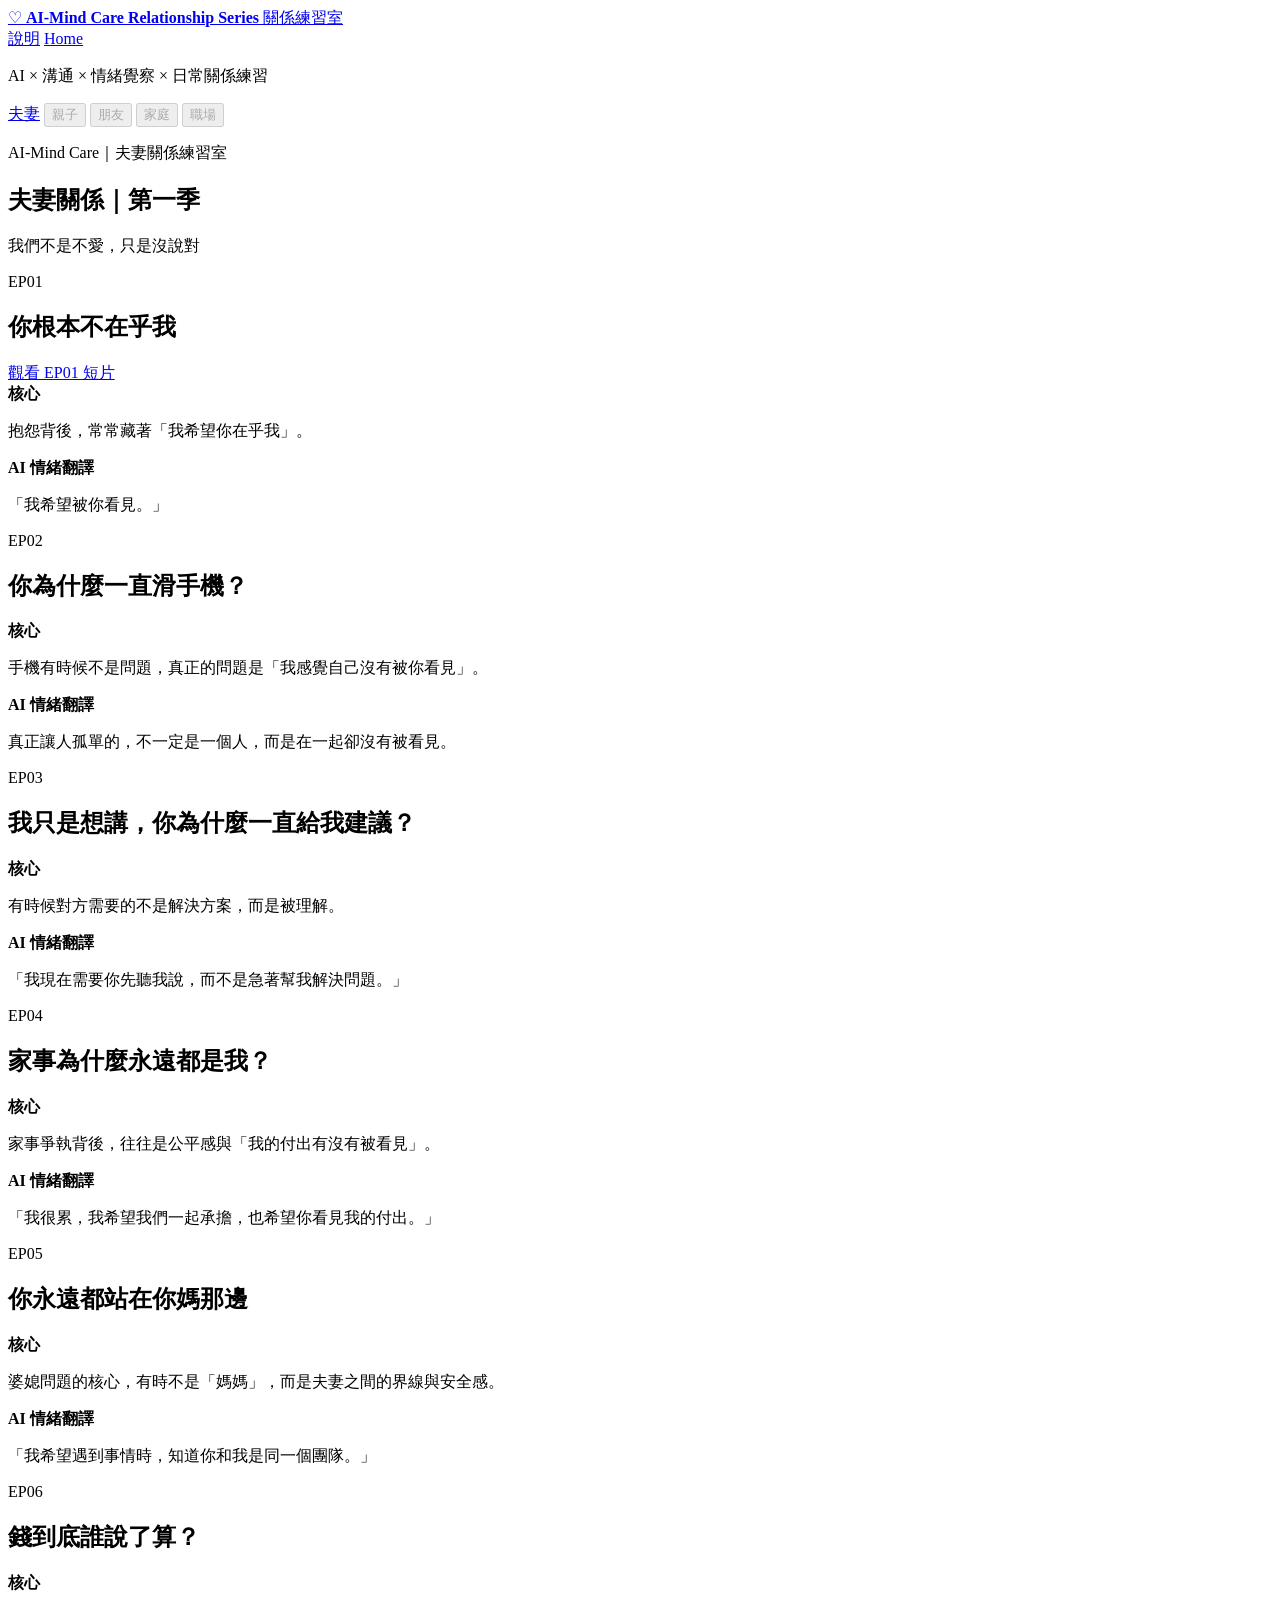
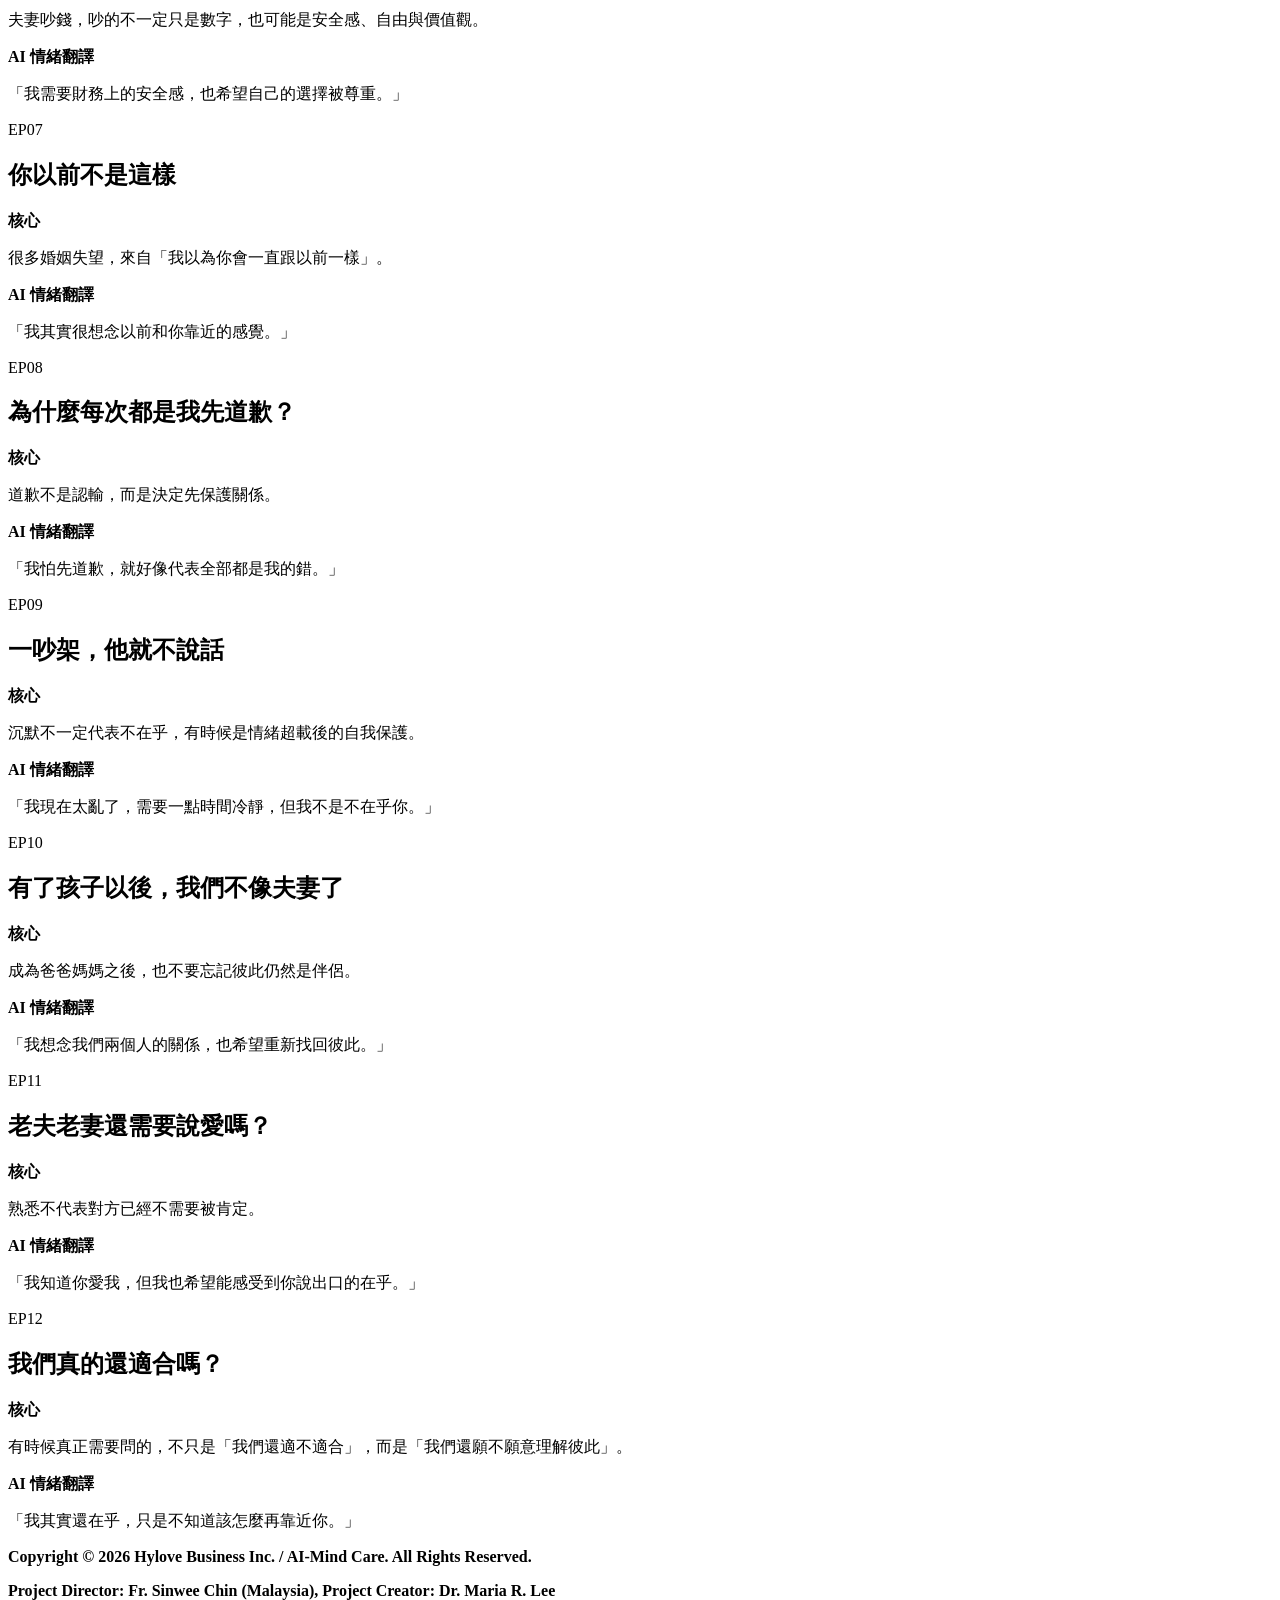
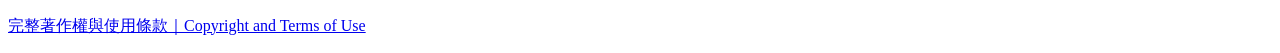
==== index.html @ 24424324 "Add files via upload" ====
<!doctype html>
<html lang="zh-Hant">
<head>
  <meta charset="utf-8">
  <meta name="viewport" content="width=device-width, initial-scale=1, viewport-fit=cover">
  <meta http-equiv="Cache-Control" content="no-cache, no-store, must-revalidate">
  <meta http-equiv="Pragma" content="no-cache">
  <meta http-equiv="Expires" content="0">
  <meta name="theme-color" content="#fffaf6">
  <meta name="description" content="AI-Mind Care Relationship Series｜AI × 溝通 × 情緒覺察 × 日常關係練習">
  <title>AI-Mind Care Relationship Series</title>
  <link rel="stylesheet" href="styles.css">
  <script>
    window.addEventListener('load', async () => {
      try {
        if ('serviceWorker' in navigator) {
          const registrations = await navigator.serviceWorker.getRegistrations();
          await Promise.all(registrations.map(reg => reg.unregister()));
        }
        if ('caches' in window) {
          const keys = await caches.keys();
          await Promise.all(keys.map(key => caches.delete(key)));
        }
      } catch (e) {
        console.warn('Cache cleanup skipped:', e);
      }
    });
  </script>
</head>
<body>
  <header class="site-header" id="top">
    <div class="header-inner">
      <a class="brand" href="#top" aria-label="AI-Mind Care Relationship Series 首頁">
        <span class="brand-heart" aria-hidden="true">♡</span>
        <span class="brand-copy">
          <strong>AI-Mind Care Relationship Series</strong>
          <span>關係練習室</span>
        </span>
      </a>

      <nav class="header-actions" aria-label="頁面導覽">
        <a class="top-btn" href="ABOUT.html">說明</a>
        <a class="top-btn" href="https://www.hyloveclub.com" target="_blank" rel="noopener">Home</a>
      </nav>
    </div>
  </header>

  <main>
    <section class="hero compact-hero" aria-label="關係系列分類">
      <p class="kicker">AI × 溝通 × 情緒覺察 × 日常關係練習</p>
      <div class="relationship-tabs" aria-label="關係分類">
        <a class="relationship-btn active" href="#couple">夫妻</a>
        <button class="relationship-btn" type="button" disabled aria-label="親子系列內容將於後續加入">親子</button>
        <button class="relationship-btn" type="button" disabled aria-label="朋友系列內容將於後續加入">朋友</button>
        <button class="relationship-btn" type="button" disabled aria-label="家庭系列內容將於後續加入">家庭</button>
        <button class="relationship-btn" type="button" disabled aria-label="職場系列內容將於後續加入">職場</button>
      </div>
    </section>

    <section class="couple-section" id="couple">
      <div class="section-head">
        <div>
          <p class="series-label">AI-Mind Care｜夫妻關係練習室</p>
          <h1>夫妻關係｜第一季</h1>
          <p class="season-theme">我們不是不愛，只是沒說對</p>
        </div>
      </div>

      <div class="episode-grid">
        <article class="episode-card episode-featured">
          <span class="ep-no">EP01</span>
          <div class="episode-title-row">
            <h2>你根本不在乎我</h2>
            <a class="watch-btn compact-watch" href="https://youtu.be/55Q9n1r90xk" target="_blank" rel="noopener">觀看 EP01 短片</a>
          </div>
          <div class="episode-core">
            <strong>核心</strong>
            <p>抱怨背後，常常藏著「我希望你在乎我」。</p>
          </div>
          <div class="emotion-translation">
            <strong>AI 情緒翻譯</strong>
            <p>「我希望被你看見。」</p>
          </div>
        </article>

        <article class="episode-card">
          <span class="ep-no">EP02</span>
          <div class="episode-title-row"><h2>你為什麼一直滑手機？</h2></div>
          <div class="episode-core">
            <strong>核心</strong>
            <p>手機有時候不是問題，真正的問題是「我感覺自己沒有被你看見」。</p>
          </div>
          <div class="emotion-translation">
            <strong>AI 情緒翻譯</strong>
            <p>真正讓人孤單的，不一定是一個人，而是在一起卻沒有被看見。</p>
          </div>
        </article>

        <article class="episode-card">
          <span class="ep-no">EP03</span>
          <div class="episode-title-row"><h2>我只是想講，你為什麼一直給我建議？</h2></div>
          <div class="episode-core">
            <strong>核心</strong>
            <p>有時候對方需要的不是解決方案，而是被理解。</p>
          </div>
          <div class="emotion-translation">
            <strong>AI 情緒翻譯</strong>
            <p>「我現在需要你先聽我說，而不是急著幫我解決問題。」</p>
          </div>
        </article>

        <article class="episode-card">
          <span class="ep-no">EP04</span>
          <div class="episode-title-row"><h2>家事為什麼永遠都是我？</h2></div>
          <div class="episode-core">
            <strong>核心</strong>
            <p>家事爭執背後，往往是公平感與「我的付出有沒有被看見」。</p>
          </div>
          <div class="emotion-translation">
            <strong>AI 情緒翻譯</strong>
            <p>「我很累，我希望我們一起承擔，也希望你看見我的付出。」</p>
          </div>
        </article>

        <article class="episode-card">
          <span class="ep-no">EP05</span>
          <div class="episode-title-row"><h2>你永遠都站在你媽那邊</h2></div>
          <div class="episode-core">
            <strong>核心</strong>
            <p>婆媳問題的核心，有時不是「媽媽」，而是夫妻之間的界線與安全感。</p>
          </div>
          <div class="emotion-translation">
            <strong>AI 情緒翻譯</strong>
            <p>「我希望遇到事情時，知道你和我是同一個團隊。」</p>
          </div>
        </article>

        <article class="episode-card">
          <span class="ep-no">EP06</span>
          <div class="episode-title-row"><h2>錢到底誰說了算？</h2></div>
          <div class="episode-core">
            <strong>核心</strong>
            <p>夫妻吵錢，吵的不一定只是數字，也可能是安全感、自由與價值觀。</p>
          </div>
          <div class="emotion-translation">
            <strong>AI 情緒翻譯</strong>
            <p>「我需要財務上的安全感，也希望自己的選擇被尊重。」</p>
          </div>
        </article>

        <article class="episode-card">
          <span class="ep-no">EP07</span>
          <div class="episode-title-row"><h2>你以前不是這樣</h2></div>
          <div class="episode-core">
            <strong>核心</strong>
            <p>很多婚姻失望，來自「我以為你會一直跟以前一樣」。</p>
          </div>
          <div class="emotion-translation">
            <strong>AI 情緒翻譯</strong>
            <p>「我其實很想念以前和你靠近的感覺。」</p>
          </div>
        </article>

        <article class="episode-card">
          <span class="ep-no">EP08</span>
          <div class="episode-title-row"><h2>為什麼每次都是我先道歉？</h2></div>
          <div class="episode-core">
            <strong>核心</strong>
            <p>道歉不是認輸，而是決定先保護關係。</p>
          </div>
          <div class="emotion-translation">
            <strong>AI 情緒翻譯</strong>
            <p>「我怕先道歉，就好像代表全部都是我的錯。」</p>
          </div>
        </article>

        <article class="episode-card">
          <span class="ep-no">EP09</span>
          <div class="episode-title-row"><h2>一吵架，他就不說話</h2></div>
          <div class="episode-core">
            <strong>核心</strong>
            <p>沉默不一定代表不在乎，有時候是情緒超載後的自我保護。</p>
          </div>
          <div class="emotion-translation">
            <strong>AI 情緒翻譯</strong>
            <p>「我現在太亂了，需要一點時間冷靜，但我不是不在乎你。」</p>
          </div>
        </article>

        <article class="episode-card">
          <span class="ep-no">EP10</span>
          <div class="episode-title-row"><h2>有了孩子以後，我們不像夫妻了</h2></div>
          <div class="episode-core">
            <strong>核心</strong>
            <p>成為爸爸媽媽之後，也不要忘記彼此仍然是伴侶。</p>
          </div>
          <div class="emotion-translation">
            <strong>AI 情緒翻譯</strong>
            <p>「我想念我們兩個人的關係，也希望重新找回彼此。」</p>
          </div>
        </article>

        <article class="episode-card">
          <span class="ep-no">EP11</span>
          <div class="episode-title-row"><h2>老夫老妻還需要說愛嗎？</h2></div>
          <div class="episode-core">
            <strong>核心</strong>
            <p>熟悉不代表對方已經不需要被肯定。</p>
          </div>
          <div class="emotion-translation">
            <strong>AI 情緒翻譯</strong>
            <p>「我知道你愛我，但我也希望能感受到你說出口的在乎。」</p>
          </div>
        </article>

        <article class="episode-card">
          <span class="ep-no">EP12</span>
          <div class="episode-title-row"><h2>我們真的還適合嗎？</h2></div>
          <div class="episode-core">
            <strong>核心</strong>
            <p>有時候真正需要問的，不只是「我們還適不適合」，而是「我們還願不願意理解彼此」。</p>
          </div>
          <div class="emotion-translation">
            <strong>AI 情緒翻譯</strong>
            <p>「我其實還在乎，只是不知道該怎麼再靠近你。」</p>
          </div>
        </article>
      </div>
    </section>

  </main>

  <footer class="site-footer">
    <p><strong>Copyright © 2026 Hylove Business Inc. / AI-Mind Care. All Rights Reserved.</strong></p>
    <p><strong>Project Director: Fr. Sinwee Chin (Malaysia), Project Creator: Dr. Maria R. Lee</strong></p>
    <p><a href="COPYRIGHT-AND-USE.html">完整著作權與使用條款｜Copyright and Terms of Use</a></p>
  </footer>
</body>
</html>
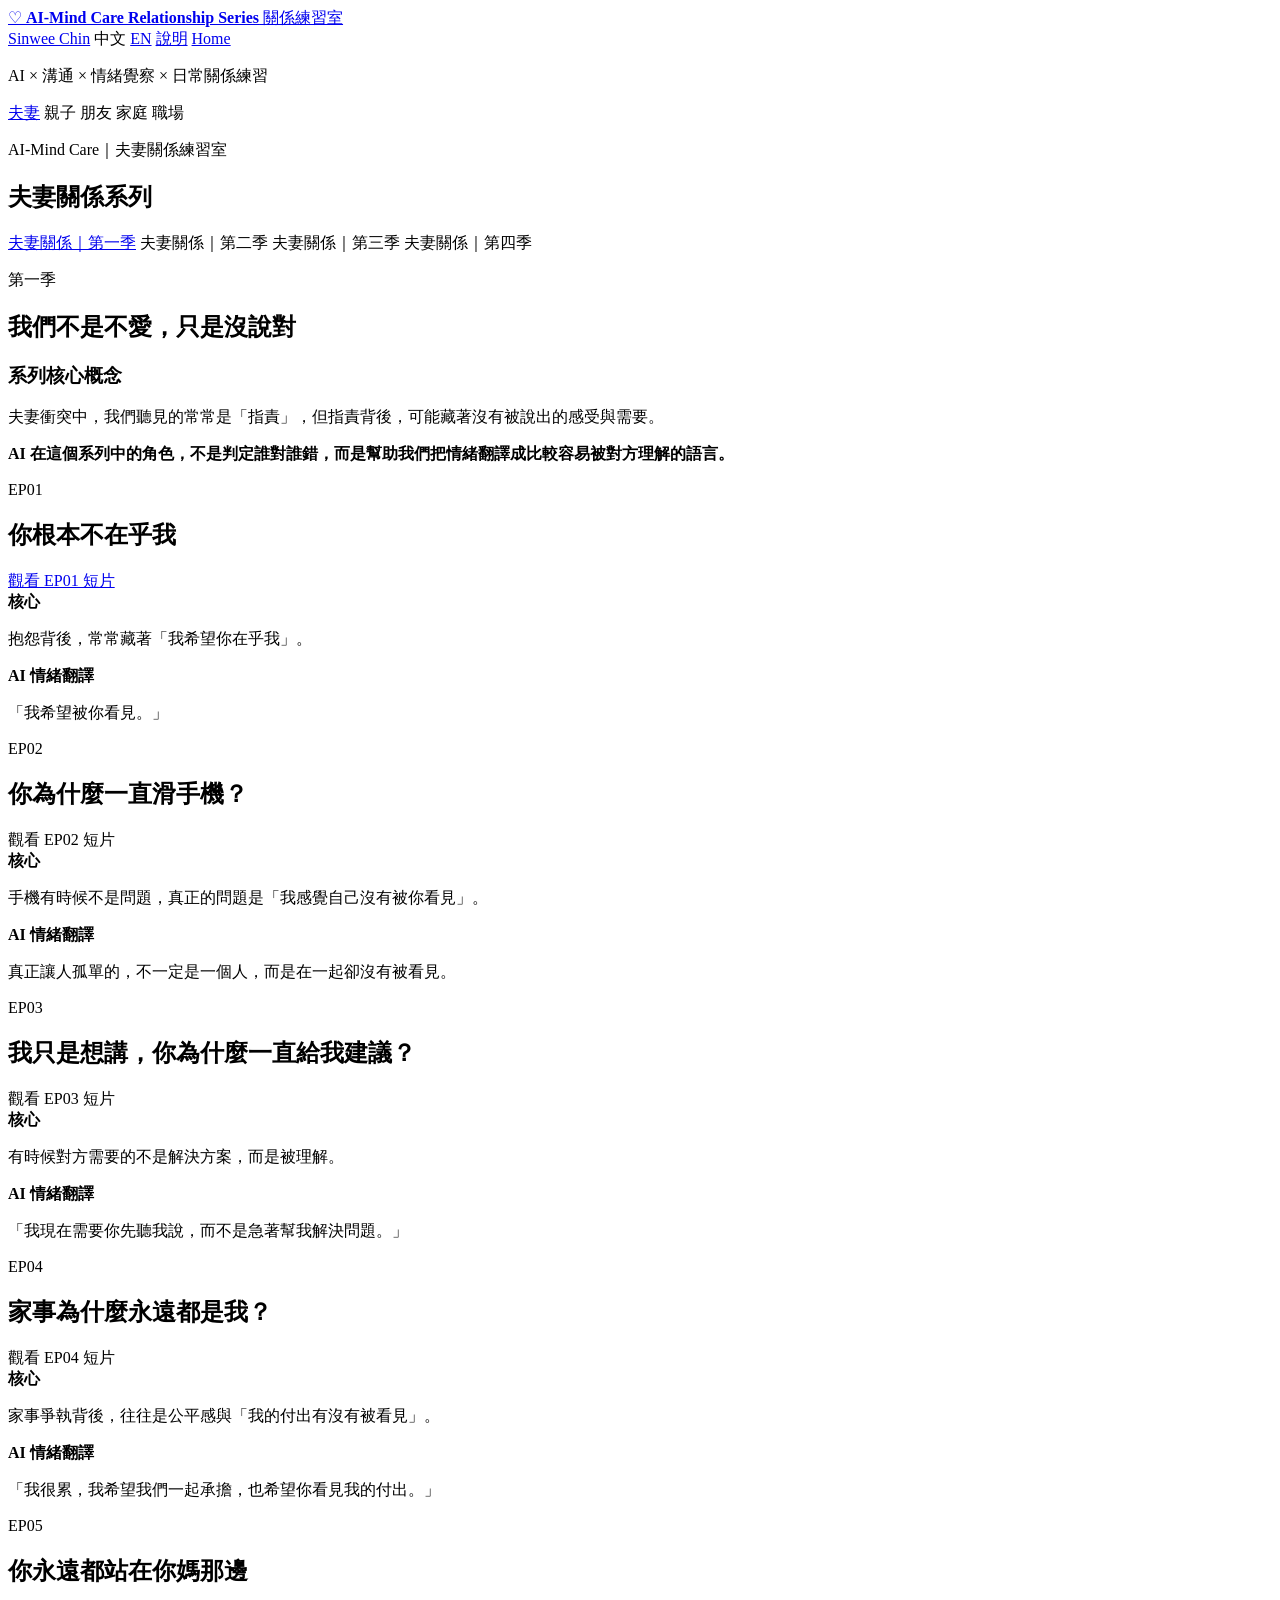
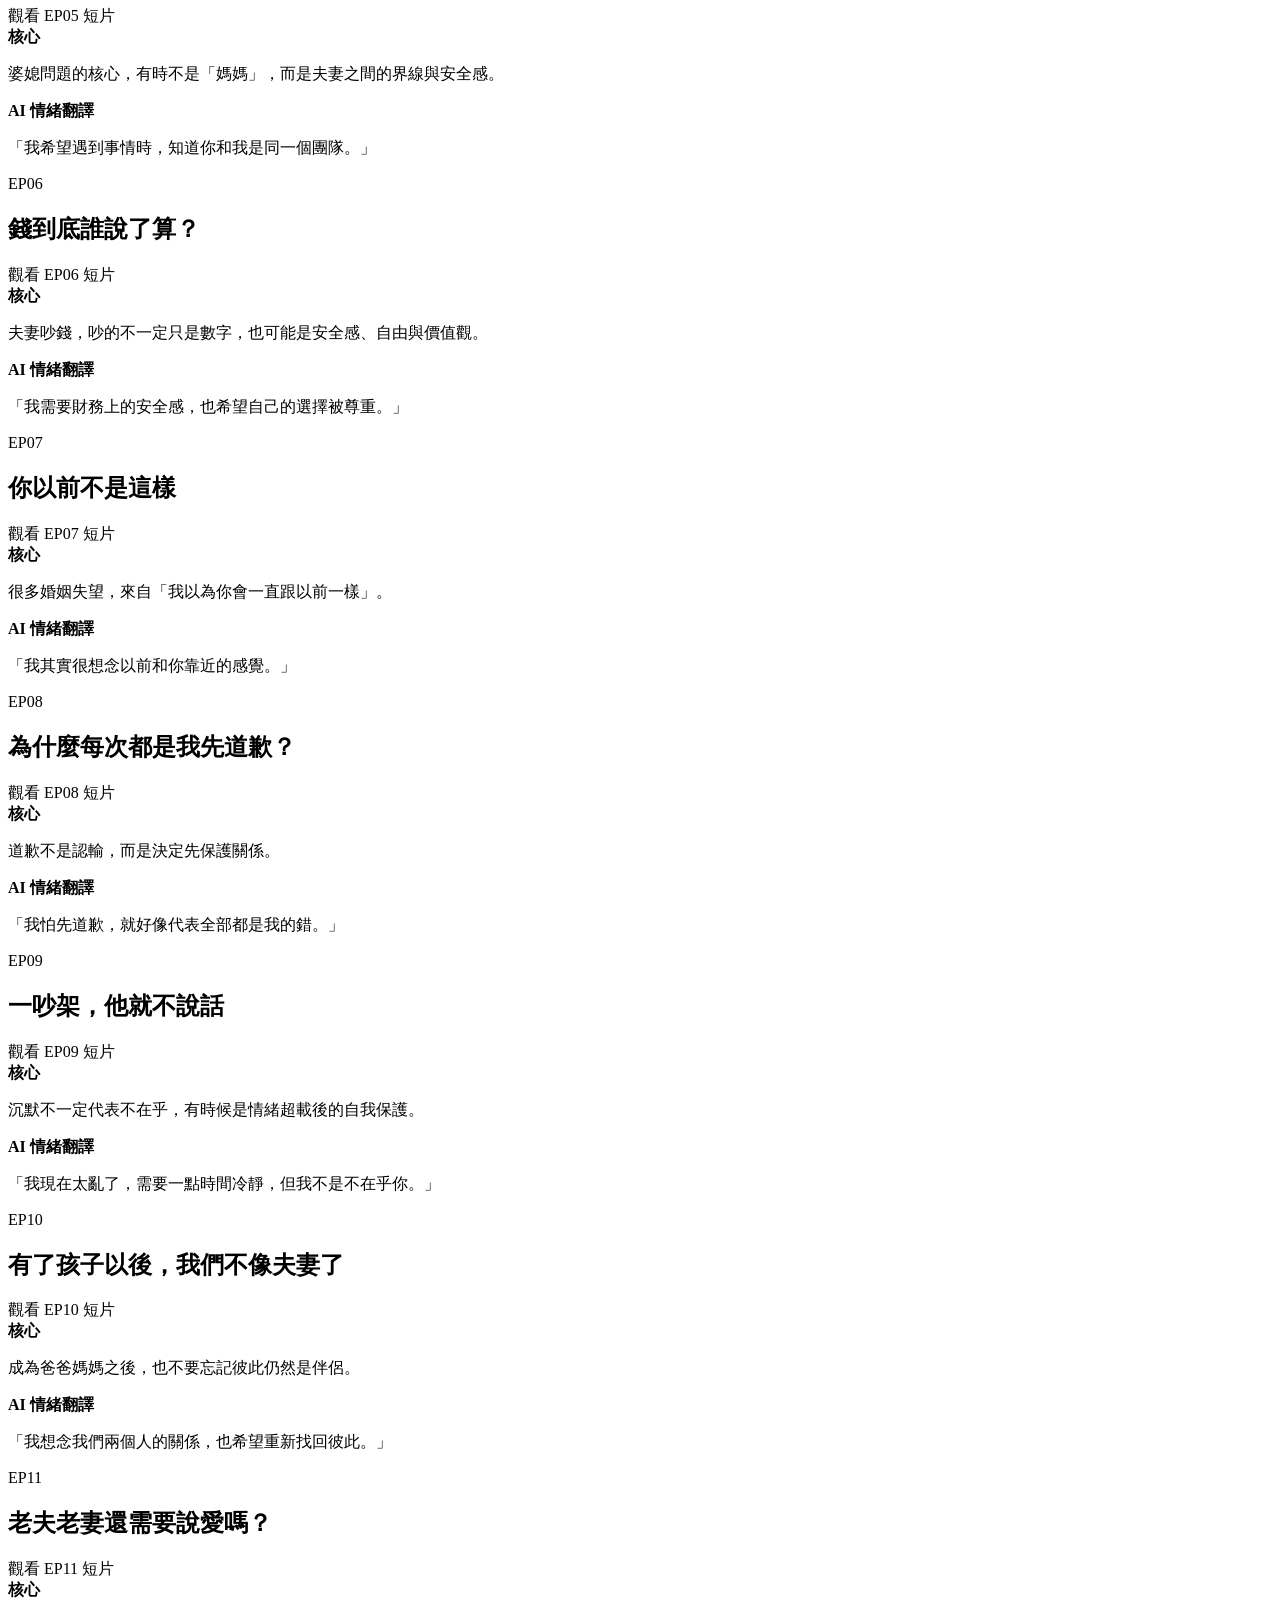
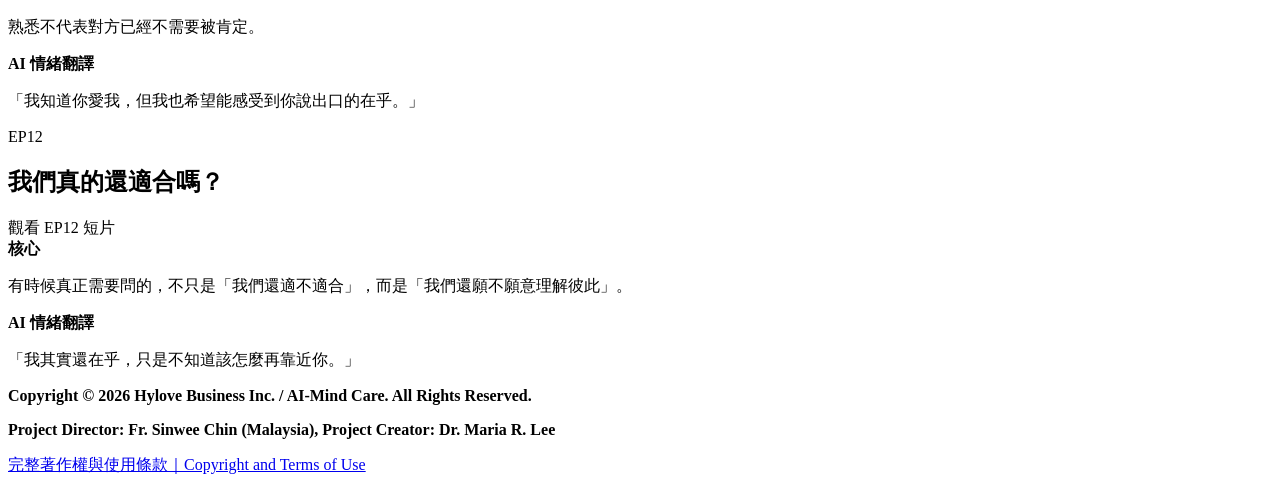
==== commit ea31b233: "Add files via upload" ====
--- a/index.html
+++ b/index.html
@@ -21,9 +21,7 @@
           const keys = await caches.keys();
           await Promise.all(keys.map(key => caches.delete(key)));
         }
-      } catch (e) {
-        console.warn('Cache cleanup skipped:', e);
-      }
+      } catch (e) { console.warn('Cache cleanup skipped:', e); }
     });
   </script>
 </head>
@@ -39,6 +37,9 @@
       </a>
 
       <nav class="header-actions" aria-label="頁面導覽">
+        <a class="top-btn sinwee" href="https://www.facebook.com/chinsinwee/?locale=zh_TW" target="_blank" rel="noopener">Sinwee Chin</a>
+        <span class="top-btn lang-active" aria-current="page">中文</span>
+        <a class="top-btn" href="EN.html">EN</a>
         <a class="top-btn" href="ABOUT.html">說明</a>
         <a class="top-btn" href="https://www.hyloveclub.com" target="_blank" rel="noopener">Home</a>
       </nav>
@@ -46,188 +47,127 @@
   </header>
 
   <main>
-    <section class="hero compact-hero" aria-label="關係系列分類">
+    <section class="compact-hero" aria-label="關係系列分類">
       <p class="kicker">AI × 溝通 × 情緒覺察 × 日常關係練習</p>
       <div class="relationship-tabs" aria-label="關係分類">
         <a class="relationship-btn active" href="#couple">夫妻</a>
-        <button class="relationship-btn" type="button" disabled aria-label="親子系列內容將於後續加入">親子</button>
-        <button class="relationship-btn" type="button" disabled aria-label="朋友系列內容將於後續加入">朋友</button>
-        <button class="relationship-btn" type="button" disabled aria-label="家庭系列內容將於後續加入">家庭</button>
-        <button class="relationship-btn" type="button" disabled aria-label="職場系列內容將於後續加入">職場</button>
+        <span class="relationship-btn future" title="內容將陸續加入">親子</span>
+        <span class="relationship-btn future" title="內容將陸續加入">朋友</span>
+        <span class="relationship-btn future" title="內容將陸續加入">家庭</span>
+        <span class="relationship-btn future" title="內容將陸續加入">職場</span>
       </div>
     </section>
 
     <section class="couple-section" id="couple">
       <div class="section-head">
-        <div>
-          <p class="series-label">AI-Mind Care｜夫妻關係練習室</p>
-          <h1>夫妻關係｜第一季</h1>
-          <p class="season-theme">我們不是不愛，只是沒說對</p>
-        </div>
+        <p class="series-label">AI-Mind Care｜夫妻關係練習室</p>
+        <h1>夫妻關係系列</h1>
       </div>
+
+      <div class="season-tabs" aria-label="夫妻關係季度">
+        <a class="season-btn active" href="#season1">夫妻關係｜第一季</a>
+        <span class="season-btn future" title="內容將陸續加入">夫妻關係｜第二季</span>
+        <span class="season-btn future" title="內容將陸續加入">夫妻關係｜第三季</span>
+        <span class="season-btn future" title="內容將陸續加入">夫妻關係｜第四季</span>
+      </div>
+
+      <section class="season-intro" id="season1" aria-labelledby="season1-title">
+        <p class="season-kicker">第一季</p>
+        <h2 class="season-theme-large" id="season1-title">我們不是不愛，只是沒說對</h2>
+        <h3 class="series-concept-title">系列核心概念</h3>
+        <p>夫妻衝突中，我們聽見的常常是「指責」，但指責背後，可能藏著沒有被說出的感受與需要。</p>
+        <p class="ai-role"><strong>AI 在這個系列中的角色，不是判定誰對誰錯，而是幫助我們把情緒翻譯成比較容易被對方理解的語言。</strong></p>
+      </section>
 
       <div class="episode-grid">
         <article class="episode-card episode-featured">
           <span class="ep-no">EP01</span>
           <div class="episode-title-row">
             <h2>你根本不在乎我</h2>
-            <a class="watch-btn compact-watch" href="https://youtu.be/55Q9n1r90xk" target="_blank" rel="noopener">觀看 EP01 短片</a>
+            <a class="watch-btn" href="https://youtu.be/55Q9n1r90xk" target="_blank" rel="noopener">觀看 EP01 短片</a>
           </div>
-          <div class="episode-core">
-            <strong>核心</strong>
-            <p>抱怨背後，常常藏著「我希望你在乎我」。</p>
-          </div>
-          <div class="emotion-translation">
-            <strong>AI 情緒翻譯</strong>
-            <p>「我希望被你看見。」</p>
-          </div>
+          <div class="episode-core"><strong>核心</strong><p>抱怨背後，常常藏著「我希望你在乎我」。</p></div>
+          <div class="emotion-translation"><strong>AI 情緒翻譯</strong><p>「我希望被你看見。」</p></div>
         </article>
 
         <article class="episode-card">
           <span class="ep-no">EP02</span>
-          <div class="episode-title-row"><h2>你為什麼一直滑手機？</h2></div>
-          <div class="episode-core">
-            <strong>核心</strong>
-            <p>手機有時候不是問題，真正的問題是「我感覺自己沒有被你看見」。</p>
-          </div>
-          <div class="emotion-translation">
-            <strong>AI 情緒翻譯</strong>
-            <p>真正讓人孤單的，不一定是一個人，而是在一起卻沒有被看見。</p>
-          </div>
+          <div class="episode-title-row"><h2>你為什麼一直滑手機？</h2><span class="watch-btn disabled">觀看 EP02 短片</span></div>
+          <div class="episode-core"><strong>核心</strong><p>手機有時候不是問題，真正的問題是「我感覺自己沒有被你看見」。</p></div>
+          <div class="emotion-translation"><strong>AI 情緒翻譯</strong><p>真正讓人孤單的，不一定是一個人，而是在一起卻沒有被看見。</p></div>
         </article>
 
         <article class="episode-card">
           <span class="ep-no">EP03</span>
-          <div class="episode-title-row"><h2>我只是想講，你為什麼一直給我建議？</h2></div>
-          <div class="episode-core">
-            <strong>核心</strong>
-            <p>有時候對方需要的不是解決方案，而是被理解。</p>
-          </div>
-          <div class="emotion-translation">
-            <strong>AI 情緒翻譯</strong>
-            <p>「我現在需要你先聽我說，而不是急著幫我解決問題。」</p>
-          </div>
+          <div class="episode-title-row"><h2>我只是想講，你為什麼一直給我建議？</h2><span class="watch-btn disabled">觀看 EP03 短片</span></div>
+          <div class="episode-core"><strong>核心</strong><p>有時候對方需要的不是解決方案，而是被理解。</p></div>
+          <div class="emotion-translation"><strong>AI 情緒翻譯</strong><p>「我現在需要你先聽我說，而不是急著幫我解決問題。」</p></div>
         </article>
 
         <article class="episode-card">
           <span class="ep-no">EP04</span>
-          <div class="episode-title-row"><h2>家事為什麼永遠都是我？</h2></div>
-          <div class="episode-core">
-            <strong>核心</strong>
-            <p>家事爭執背後，往往是公平感與「我的付出有沒有被看見」。</p>
-          </div>
-          <div class="emotion-translation">
-            <strong>AI 情緒翻譯</strong>
-            <p>「我很累，我希望我們一起承擔，也希望你看見我的付出。」</p>
-          </div>
+          <div class="episode-title-row"><h2>家事為什麼永遠都是我？</h2><span class="watch-btn disabled">觀看 EP04 短片</span></div>
+          <div class="episode-core"><strong>核心</strong><p>家事爭執背後，往往是公平感與「我的付出有沒有被看見」。</p></div>
+          <div class="emotion-translation"><strong>AI 情緒翻譯</strong><p>「我很累，我希望我們一起承擔，也希望你看見我的付出。」</p></div>
         </article>
 
         <article class="episode-card">
           <span class="ep-no">EP05</span>
-          <div class="episode-title-row"><h2>你永遠都站在你媽那邊</h2></div>
-          <div class="episode-core">
-            <strong>核心</strong>
-            <p>婆媳問題的核心，有時不是「媽媽」，而是夫妻之間的界線與安全感。</p>
-          </div>
-          <div class="emotion-translation">
-            <strong>AI 情緒翻譯</strong>
-            <p>「我希望遇到事情時，知道你和我是同一個團隊。」</p>
-          </div>
+          <div class="episode-title-row"><h2>你永遠都站在你媽那邊</h2><span class="watch-btn disabled">觀看 EP05 短片</span></div>
+          <div class="episode-core"><strong>核心</strong><p>婆媳問題的核心，有時不是「媽媽」，而是夫妻之間的界線與安全感。</p></div>
+          <div class="emotion-translation"><strong>AI 情緒翻譯</strong><p>「我希望遇到事情時，知道你和我是同一個團隊。」</p></div>
         </article>
 
         <article class="episode-card">
           <span class="ep-no">EP06</span>
-          <div class="episode-title-row"><h2>錢到底誰說了算？</h2></div>
-          <div class="episode-core">
-            <strong>核心</strong>
-            <p>夫妻吵錢，吵的不一定只是數字，也可能是安全感、自由與價值觀。</p>
-          </div>
-          <div class="emotion-translation">
-            <strong>AI 情緒翻譯</strong>
-            <p>「我需要財務上的安全感，也希望自己的選擇被尊重。」</p>
-          </div>
+          <div class="episode-title-row"><h2>錢到底誰說了算？</h2><span class="watch-btn disabled">觀看 EP06 短片</span></div>
+          <div class="episode-core"><strong>核心</strong><p>夫妻吵錢，吵的不一定只是數字，也可能是安全感、自由與價值觀。</p></div>
+          <div class="emotion-translation"><strong>AI 情緒翻譯</strong><p>「我需要財務上的安全感，也希望自己的選擇被尊重。」</p></div>
         </article>
 
         <article class="episode-card">
           <span class="ep-no">EP07</span>
-          <div class="episode-title-row"><h2>你以前不是這樣</h2></div>
-          <div class="episode-core">
-            <strong>核心</strong>
-            <p>很多婚姻失望，來自「我以為你會一直跟以前一樣」。</p>
-          </div>
-          <div class="emotion-translation">
-            <strong>AI 情緒翻譯</strong>
-            <p>「我其實很想念以前和你靠近的感覺。」</p>
-          </div>
+          <div class="episode-title-row"><h2>你以前不是這樣</h2><span class="watch-btn disabled">觀看 EP07 短片</span></div>
+          <div class="episode-core"><strong>核心</strong><p>很多婚姻失望，來自「我以為你會一直跟以前一樣」。</p></div>
+          <div class="emotion-translation"><strong>AI 情緒翻譯</strong><p>「我其實很想念以前和你靠近的感覺。」</p></div>
         </article>
 
         <article class="episode-card">
           <span class="ep-no">EP08</span>
-          <div class="episode-title-row"><h2>為什麼每次都是我先道歉？</h2></div>
-          <div class="episode-core">
-            <strong>核心</strong>
-            <p>道歉不是認輸，而是決定先保護關係。</p>
-          </div>
-          <div class="emotion-translation">
-            <strong>AI 情緒翻譯</strong>
-            <p>「我怕先道歉，就好像代表全部都是我的錯。」</p>
-          </div>
+          <div class="episode-title-row"><h2>為什麼每次都是我先道歉？</h2><span class="watch-btn disabled">觀看 EP08 短片</span></div>
+          <div class="episode-core"><strong>核心</strong><p>道歉不是認輸，而是決定先保護關係。</p></div>
+          <div class="emotion-translation"><strong>AI 情緒翻譯</strong><p>「我怕先道歉，就好像代表全部都是我的錯。」</p></div>
         </article>
 
         <article class="episode-card">
           <span class="ep-no">EP09</span>
-          <div class="episode-title-row"><h2>一吵架，他就不說話</h2></div>
-          <div class="episode-core">
-            <strong>核心</strong>
-            <p>沉默不一定代表不在乎，有時候是情緒超載後的自我保護。</p>
-          </div>
-          <div class="emotion-translation">
-            <strong>AI 情緒翻譯</strong>
-            <p>「我現在太亂了，需要一點時間冷靜，但我不是不在乎你。」</p>
-          </div>
+          <div class="episode-title-row"><h2>一吵架，他就不說話</h2><span class="watch-btn disabled">觀看 EP09 短片</span></div>
+          <div class="episode-core"><strong>核心</strong><p>沉默不一定代表不在乎，有時候是情緒超載後的自我保護。</p></div>
+          <div class="emotion-translation"><strong>AI 情緒翻譯</strong><p>「我現在太亂了，需要一點時間冷靜，但我不是不在乎你。」</p></div>
         </article>
 
         <article class="episode-card">
           <span class="ep-no">EP10</span>
-          <div class="episode-title-row"><h2>有了孩子以後，我們不像夫妻了</h2></div>
-          <div class="episode-core">
-            <strong>核心</strong>
-            <p>成為爸爸媽媽之後，也不要忘記彼此仍然是伴侶。</p>
-          </div>
-          <div class="emotion-translation">
-            <strong>AI 情緒翻譯</strong>
-            <p>「我想念我們兩個人的關係，也希望重新找回彼此。」</p>
-          </div>
+          <div class="episode-title-row"><h2>有了孩子以後，我們不像夫妻了</h2><span class="watch-btn disabled">觀看 EP10 短片</span></div>
+          <div class="episode-core"><strong>核心</strong><p>成為爸爸媽媽之後，也不要忘記彼此仍然是伴侶。</p></div>
+          <div class="emotion-translation"><strong>AI 情緒翻譯</strong><p>「我想念我們兩個人的關係，也希望重新找回彼此。」</p></div>
         </article>
 
         <article class="episode-card">
           <span class="ep-no">EP11</span>
-          <div class="episode-title-row"><h2>老夫老妻還需要說愛嗎？</h2></div>
-          <div class="episode-core">
-            <strong>核心</strong>
-            <p>熟悉不代表對方已經不需要被肯定。</p>
-          </div>
-          <div class="emotion-translation">
-            <strong>AI 情緒翻譯</strong>
-            <p>「我知道你愛我，但我也希望能感受到你說出口的在乎。」</p>
-          </div>
+          <div class="episode-title-row"><h2>老夫老妻還需要說愛嗎？</h2><span class="watch-btn disabled">觀看 EP11 短片</span></div>
+          <div class="episode-core"><strong>核心</strong><p>熟悉不代表對方已經不需要被肯定。</p></div>
+          <div class="emotion-translation"><strong>AI 情緒翻譯</strong><p>「我知道你愛我，但我也希望能感受到你說出口的在乎。」</p></div>
         </article>
 
         <article class="episode-card">
           <span class="ep-no">EP12</span>
-          <div class="episode-title-row"><h2>我們真的還適合嗎？</h2></div>
-          <div class="episode-core">
-            <strong>核心</strong>
-            <p>有時候真正需要問的，不只是「我們還適不適合」，而是「我們還願不願意理解彼此」。</p>
-          </div>
-          <div class="emotion-translation">
-            <strong>AI 情緒翻譯</strong>
-            <p>「我其實還在乎，只是不知道該怎麼再靠近你。」</p>
-          </div>
+          <div class="episode-title-row"><h2>我們真的還適合嗎？</h2><span class="watch-btn disabled">觀看 EP12 短片</span></div>
+          <div class="episode-core"><strong>核心</strong><p>有時候真正需要問的，不只是「我們還適不適合」，而是「我們還願不願意理解彼此」。</p></div>
+          <div class="emotion-translation"><strong>AI 情緒翻譯</strong><p>「我其實還在乎，只是不知道該怎麼再靠近你。」</p></div>
         </article>
       </div>
     </section>
-
   </main>
 
   <footer class="site-footer">
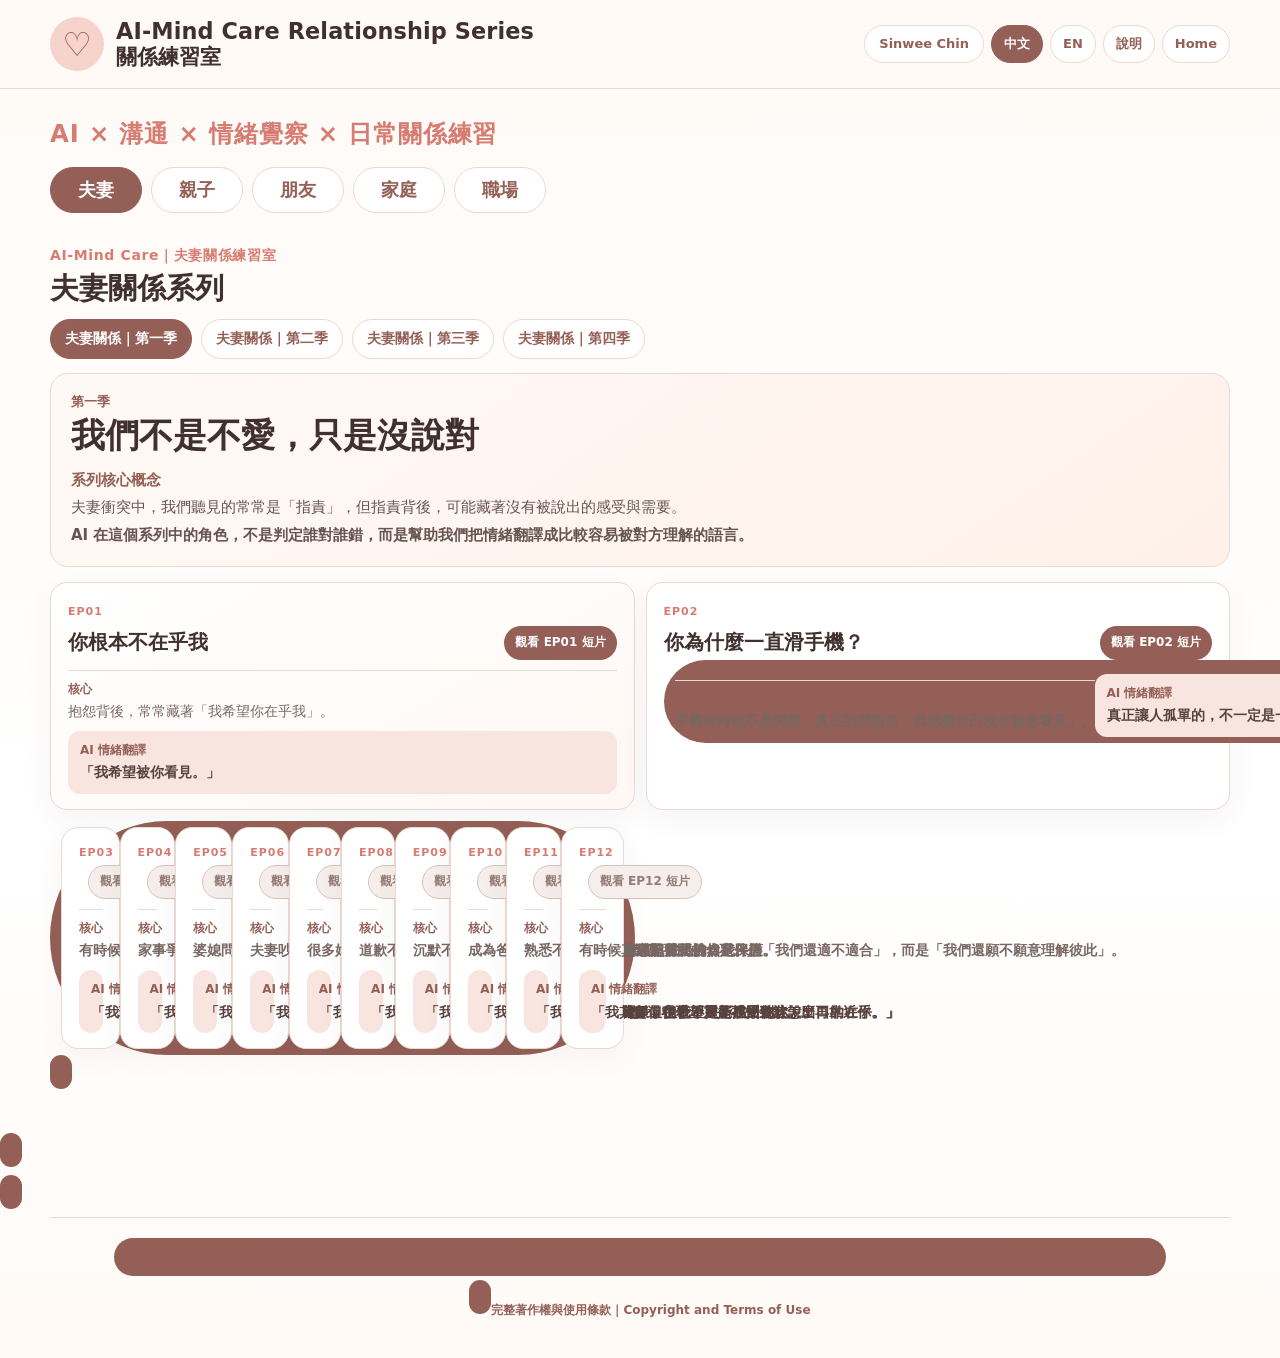
==== commit aa1fcc03: "Update index.html" ====
--- a/index.html
+++ b/index.html
@@ -92,7 +92,7 @@
 
         <article class="episode-card">
           <span class="ep-no">EP02</span>
-          <div class="episode-title-row"><h2>你為什麼一直滑手機？</h2><span class="watch-btn disabled">觀看 EP02 短片</span></div>
+          <div class="episode-title-row"><h2>你為什麼一直滑手機？</h2><a class="watch-btn" href="https://youtu.be/GCBjnhgi5SU" target="_blank" rel="noopener">觀看 EP02 短片</span></div>
           <div class="episode-core"><strong>核心</strong><p>手機有時候不是問題，真正的問題是「我感覺自己沒有被你看見」。</p></div>
           <div class="emotion-translation"><strong>AI 情緒翻譯</strong><p>真正讓人孤單的，不一定是一個人，而是在一起卻沒有被看見。</p></div>
         </article>
--- a/styles.css
+++ b/styles.css
@@ -0,0 +1,454 @@
+:root {
+  --bg: #fffaf6;
+  --surface: #ffffff;
+  --surface-soft: #fff1ea;
+  --surface-warm: #fff7f2;
+  --ink: #40312e;
+  --muted: #786762;
+  --accent: #945f56;
+  --accent-dark: #7f4f48;
+  --accent-soft: #e7a399;
+  --line: #ead8d1;
+  --max: 1180px;
+  --shadow: 0 10px 28px rgba(86, 55, 49, .055);
+}
+
+* { box-sizing: border-box; }
+html { scroll-behavior: smooth; overflow-x: hidden; }
+body {
+  margin: 0;
+  width: 100%;
+  max-width: 100%;
+  overflow-x: hidden;
+  color: var(--ink);
+  background: linear-gradient(180deg, var(--bg) 0%, #fff 62%, var(--bg) 100%);
+  font-family: "Noto Sans TC", "PingFang TC", "Microsoft JhengHei", system-ui, -apple-system, BlinkMacSystemFont, "Segoe UI", sans-serif;
+  line-height: 1.55;
+}
+a { color: inherit; }
+
+.site-header {
+  position: sticky;
+  top: 0;
+  z-index: 20;
+  border-bottom: 1px solid var(--line);
+  background: rgba(255,250,246,.96);
+  backdrop-filter: blur(12px);
+}
+.header-inner {
+  width: min(calc(100% - 32px), var(--max));
+  min-height: 88px;
+  margin: 0 auto;
+  display: flex;
+  align-items: center;
+  justify-content: space-between;
+  gap: 20px;
+}
+.brand {
+  min-width: 0;
+  display: inline-flex;
+  align-items: center;
+  gap: 12px;
+  text-decoration: none;
+}
+.brand-heart {
+  width: 54px;
+  height: 54px;
+  flex: 0 0 54px;
+  display: grid;
+  place-items: center;
+  border-radius: 50%;
+  background: #f6d4cc;
+  color: var(--accent);
+  font-size: 33px;
+  line-height: 1;
+}
+.brand-copy strong,
+.brand-copy span { display: block; }
+.brand-copy strong {
+  font-size: clamp(20px, 1.75vw, 27px);
+  line-height: 1.08;
+  letter-spacing: .005em;
+  white-space: nowrap;
+}
+.brand-copy span {
+  margin-top: 3px;
+  color: var(--ink);
+  font-size: clamp(19px, 1.65vw, 25px);
+  line-height: 1.08;
+  font-weight: 850;
+}
+
+.header-actions {
+  flex: 0 0 auto;
+  display: flex;
+  align-items: center;
+  justify-content: flex-end;
+  gap: 7px;
+  flex-wrap: wrap;
+}
+.top-btn {
+  min-height: 38px;
+  display: inline-flex;
+  align-items: center;
+  justify-content: center;
+  padding: 7px 12px;
+  border: 1px solid var(--line);
+  border-radius: 999px;
+  background: #fff;
+  color: var(--accent);
+  font-size: 13px;
+  font-weight: 850;
+  text-decoration: none;
+  white-space: nowrap;
+}
+.top-btn:hover { background: var(--surface-soft); }
+.top-btn.lang-active {
+  border-color: var(--accent);
+  background: var(--accent);
+  color: #fff;
+  cursor: default;
+}
+.top-btn.sinwee { padding-left: 14px; padding-right: 14px; }
+
+.compact-hero {
+  width: min(calc(100% - 32px), var(--max));
+  margin: 0 auto;
+  padding: 26px 0 17px;
+}
+.kicker,
+.series-label {
+  margin: 0;
+  color: #d77c72;
+  font-weight: 900;
+}
+.compact-hero .kicker {
+  font-size: clamp(19px, 1.9vw, 25px);
+  letter-spacing: .035em;
+}
+.relationship-tabs,
+.season-tabs {
+  display: flex;
+  flex-wrap: wrap;
+  gap: 9px;
+}
+.relationship-tabs { margin-top: 14px; }
+.relationship-btn,
+.season-btn {
+  display: inline-flex;
+  align-items: center;
+  justify-content: center;
+  border: 1px solid var(--line);
+  border-radius: 999px;
+  background: #fff;
+  color: var(--accent);
+  font-weight: 900;
+  text-decoration: none;
+}
+.relationship-btn {
+  min-width: 92px;
+  min-height: 43px;
+  padding: 8px 18px;
+  font-size: 18px;
+}
+.relationship-btn.active,
+.season-btn.active {
+  border-color: var(--accent);
+  background: var(--accent);
+  color: #fff;
+}
+.relationship-btn.future,
+.season-btn.future {
+  cursor: default;
+}
+
+.couple-section {
+  width: min(calc(100% - 32px), var(--max));
+  margin: 0 auto;
+  padding: 15px 0 36px;
+}
+.section-head { margin-bottom: 12px; }
+.series-label {
+  margin-bottom: 5px;
+  font-size: 14px;
+  letter-spacing: .045em;
+}
+.section-head h1 {
+  margin: 0;
+  font-size: clamp(25px, 2.25vw, 33px);
+  line-height: 1.2;
+}
+.season-tabs { margin: 13px 0 14px; }
+.season-btn {
+  min-height: 40px;
+  padding: 7px 14px;
+  font-size: 14px;
+}
+
+.season-intro {
+  margin-bottom: 15px;
+  padding: 18px 20px;
+  border: 1px solid var(--line);
+  border-radius: 18px;
+  background: linear-gradient(145deg, #fff9f5, #fff1ea);
+}
+.season-intro .season-kicker {
+  margin: 0 0 4px;
+  color: var(--accent);
+  font-size: 13px;
+  font-weight: 900;
+}
+.season-theme-large {
+  margin: 0;
+  color: var(--ink);
+  font-size: clamp(26px, 2.65vw, 38px);
+  line-height: 1.18;
+  font-weight: 900;
+}
+.series-concept-title {
+  margin: 13px 0 4px;
+  color: var(--accent);
+  font-size: 15px;
+  font-weight: 900;
+}
+.season-intro p {
+  margin: 0;
+  color: #665451;
+  font-size: 15px;
+}
+.season-intro p + p { margin-top: 5px; }
+.ai-role { font-weight: 720; }
+
+.episode-grid {
+  display: grid;
+  grid-template-columns: repeat(2, minmax(0, 1fr));
+  gap: 11px;
+}
+.episode-card {
+  min-width: 0;
+  padding: 15px 17px;
+  border: 1px solid var(--line);
+  border-radius: 17px;
+  background: #fff;
+  box-shadow: var(--shadow);
+}
+.episode-featured { background: linear-gradient(150deg, #fff, #fff8f4); }
+.ep-no {
+  color: #d77c72;
+  font-size: 11px;
+  font-weight: 900;
+  letter-spacing: .09em;
+}
+.episode-title-row {
+  margin-top: 3px;
+  display: flex;
+  align-items: center;
+  justify-content: space-between;
+  gap: 9px;
+}
+.episode-title-row h2 {
+  min-width: 0;
+  margin: 0;
+  font-size: clamp(18px, 1.55vw, 23px);
+  line-height: 1.28;
+}
+.watch-btn {
+  flex: 0 0 auto;
+  min-height: 34px;
+  display: inline-flex;
+  align-items: center;
+  justify-content: center;
+  padding: 6px 11px;
+  border-radius: 999px;
+  background: var(--accent);
+  color: #fff;
+  font-size: 12px;
+  font-weight: 850;
+  text-decoration: none;
+  white-space: nowrap;
+}
+.watch-btn:hover { background: var(--accent-dark); }
+.watch-btn.disabled {
+  border: 1px solid #d8c3bc;
+  background: #f5eeeb;
+  color: #967b74;
+  cursor: default;
+}
+.episode-core {
+  margin-top: 10px;
+  padding-top: 9px;
+  border-top: 1px solid var(--line);
+}
+.episode-core strong,
+.emotion-translation strong {
+  display: block;
+  color: var(--accent);
+  font-size: 12px;
+}
+.episode-core p {
+  margin: 3px 0 0;
+  color: var(--muted);
+  font-size: 14px;
+}
+.emotion-translation {
+  margin-top: 8px;
+  padding: 10px 12px;
+  border-radius: 12px;
+  background: #f8e5df;
+}
+.emotion-translation p {
+  margin: 3px 0 0;
+  color: #59423e;
+  font-size: 14px;
+  font-weight: 740;
+}
+
+.site-footer {
+  width: min(calc(100% - 32px), var(--max));
+  margin: 0 auto;
+  padding: 20px 0 34px;
+  border-top: 1px solid var(--line);
+  color: var(--muted);
+  font-size: 12px;
+  text-align: center;
+}
+.site-footer p { margin: 4px 0; }
+.site-footer a {
+  color: var(--accent);
+  font-weight: 800;
+  text-decoration: none;
+}
+.site-footer a:hover { text-decoration: underline; }
+
+/* About */
+.about-main,
+.terms-main {
+  width: min(calc(100% - 32px), 980px);
+  margin: 0 auto;
+  padding: 34px 0 48px;
+}
+.about-hero,
+.about-content,
+.terms-hero {
+  padding: 25px 27px;
+  border: 1px solid var(--line);
+  border-radius: 22px;
+  background: var(--surface-warm);
+}
+.about-hero h1,
+.terms-hero h1 {
+  margin: 0 0 14px;
+  font-size: clamp(27px, 3.6vw, 40px);
+  line-height: 1.2;
+}
+.about-hero p,
+.about-content p,
+.terms-section p,
+.terms-section li {
+  color: #665451;
+  font-size: 15px;
+}
+.about-hero p { margin: 8px 0 0; }
+.about-content {
+  margin-top: 14px;
+  background: #fff;
+}
+.about-content h2 {
+  margin: 0 0 12px;
+  color: var(--accent);
+  font-size: clamp(23px, 2.7vw, 31px);
+  line-height: 1.3;
+}
+.about-content p { margin: 0; }
+.about-content p + p { margin-top: 11px; }
+
+/* Copyright */
+.terms-hero .english-title { margin: 4px 0 0; color: var(--muted); font-size: 15px; }
+.rights-box {
+  margin-top: 18px;
+  padding: 15px 18px;
+  border-left: 4px solid var(--accent);
+  background: #fff;
+}
+.rights-box p { margin: 3px 0; }
+.terms-section { padding: 23px 0; border-bottom: 1px solid var(--line); }
+.terms-section h2 { margin: 0 0 9px; font-size: 20px; }
+.terms-section ul { margin: 8px 0 0; padding-left: 22px; }
+.terms-actions { display: flex; flex-wrap: wrap; gap: 9px; margin-top: 23px; }
+.terms-actions a {
+  min-height: 39px;
+  display: inline-flex;
+  align-items: center;
+  padding: 7px 13px;
+  border: 1px solid var(--line);
+  border-radius: 999px;
+  background: #fff;
+  color: var(--accent);
+  font-weight: 850;
+  text-decoration: none;
+}
+
+@media (max-width: 980px) {
+  .header-inner { align-items: flex-start; padding: 12px 0; }
+  .header-actions { max-width: 380px; }
+  .brand-copy strong { white-space: normal; }
+}
+
+@media (max-width: 760px) {
+  .header-inner {
+    min-height: 0;
+    flex-direction: column;
+    align-items: stretch;
+    gap: 9px;
+    padding: 10px 0 11px;
+  }
+  .brand-heart { width: 45px; height: 45px; flex-basis: 45px; font-size: 28px; }
+  .brand-copy strong,
+  .brand-copy span { font-size: 18px; }
+  .header-actions {
+    max-width: none;
+    justify-content: flex-start;
+    flex-wrap: nowrap;
+    overflow-x: auto;
+    padding-bottom: 2px;
+    scrollbar-width: thin;
+  }
+  .top-btn { flex: 0 0 auto; min-height: 34px; padding: 6px 10px; font-size: 12px; }
+
+  .compact-hero { padding-top: 20px; }
+  .compact-hero .kicker { font-size: 18px; line-height: 1.35; }
+  .relationship-btn { min-width: 76px; min-height: 40px; padding: 7px 14px; font-size: 17px; }
+  .season-btn { font-size: 13px; }
+  .season-intro { padding: 16px; }
+  .season-theme-large { font-size: 28px; }
+  .season-intro p { font-size: 14px; }
+
+  .episode-grid { grid-template-columns: 1fr; gap: 9px; }
+  .episode-card { padding: 14px 15px; }
+  .episode-title-row { align-items: flex-start; }
+  .episode-title-row h2 { font-size: 20px; }
+  .watch-btn { min-height: 32px; padding: 5px 9px; font-size: 11px; }
+  .episode-core p,
+  .emotion-translation p { font-size: 13px; }
+}
+
+@media (max-width: 430px) {
+  .header-inner,
+  .compact-hero,
+  .couple-section,
+  .site-footer,
+  .about-main,
+  .terms-main { width: min(calc(100% - 20px), var(--max)); }
+  .brand-copy strong,
+  .brand-copy span { font-size: 16px; }
+  .compact-hero .kicker { font-size: 17px; }
+  .relationship-tabs { gap: 7px; }
+  .relationship-btn { min-width: 68px; padding: 7px 12px; font-size: 16px; }
+  .season-tabs { gap: 7px; }
+  .season-btn { padding: 7px 10px; font-size: 12px; }
+  .episode-title-row { flex-direction: column; gap: 7px; }
+  .watch-btn { align-self: flex-start; }
+  .about-hero,
+  .about-content,
+  .terms-hero { padding: 20px 18px; }
+}
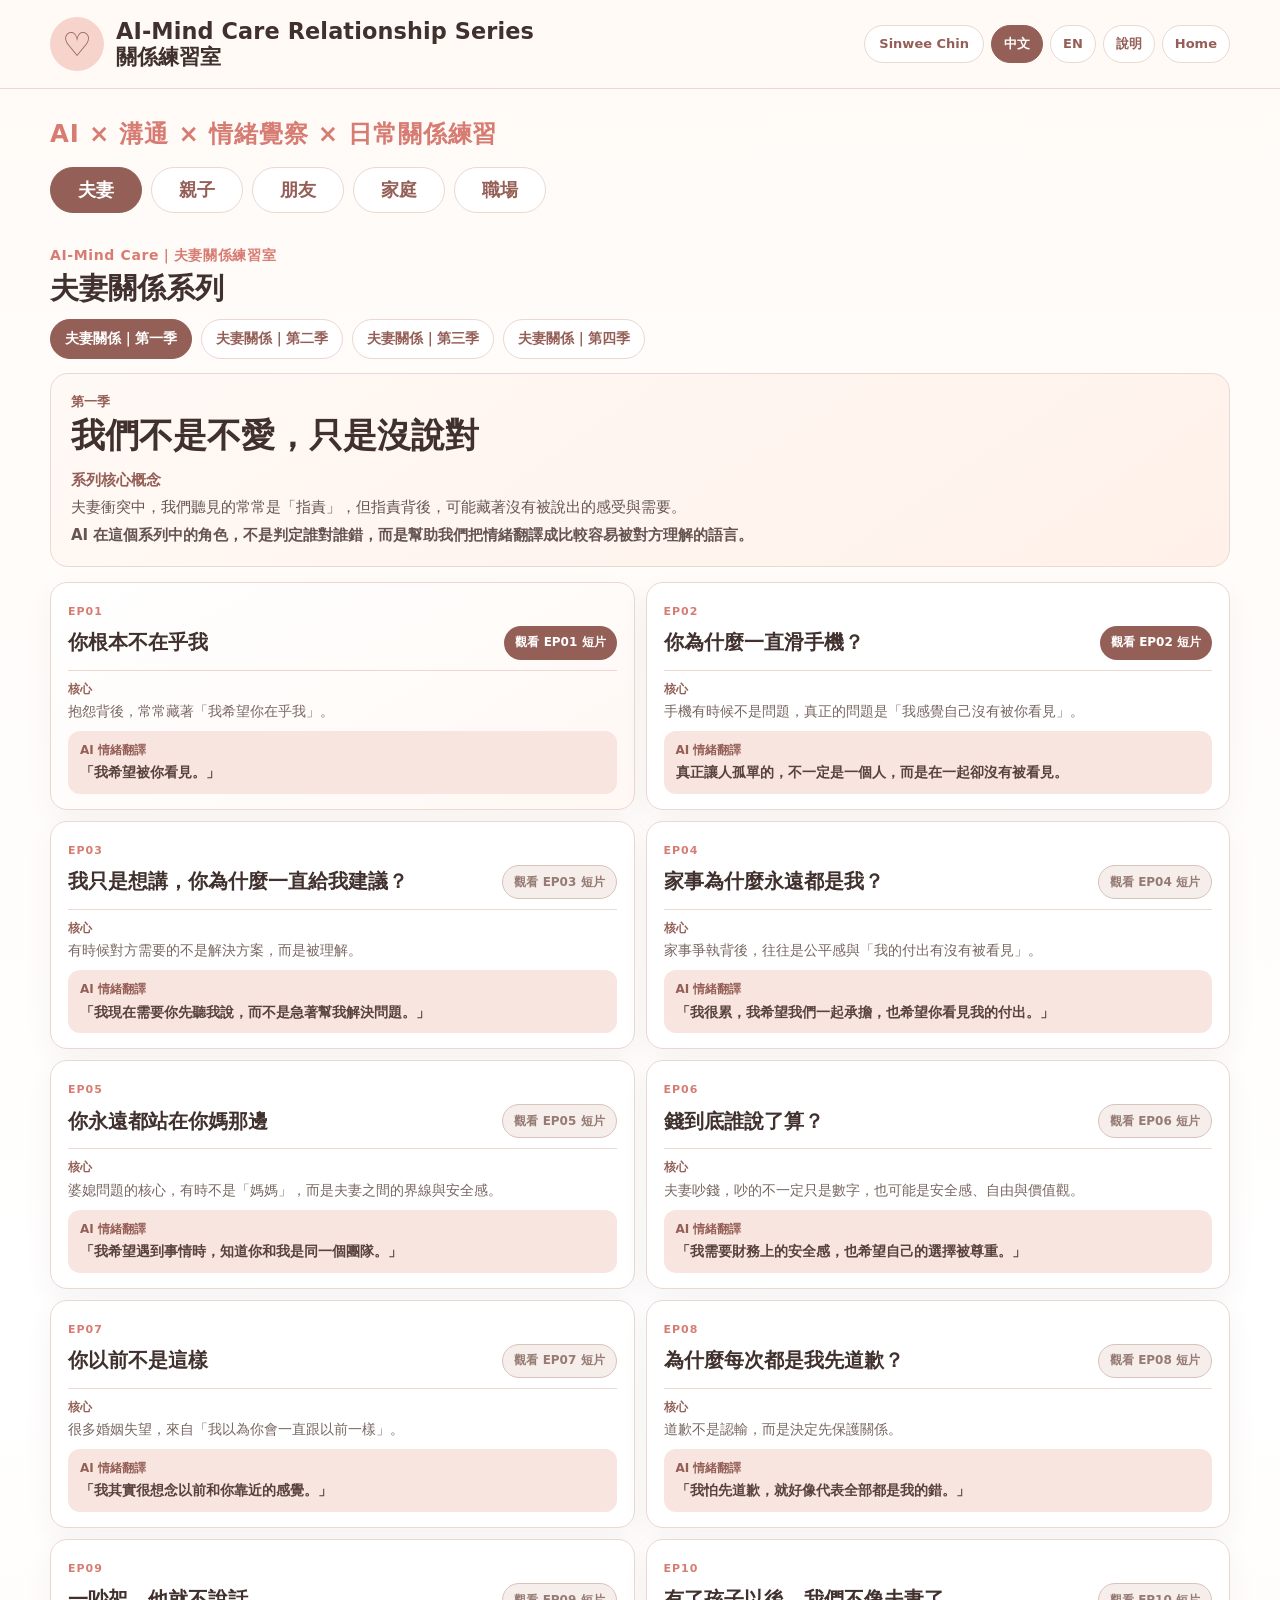
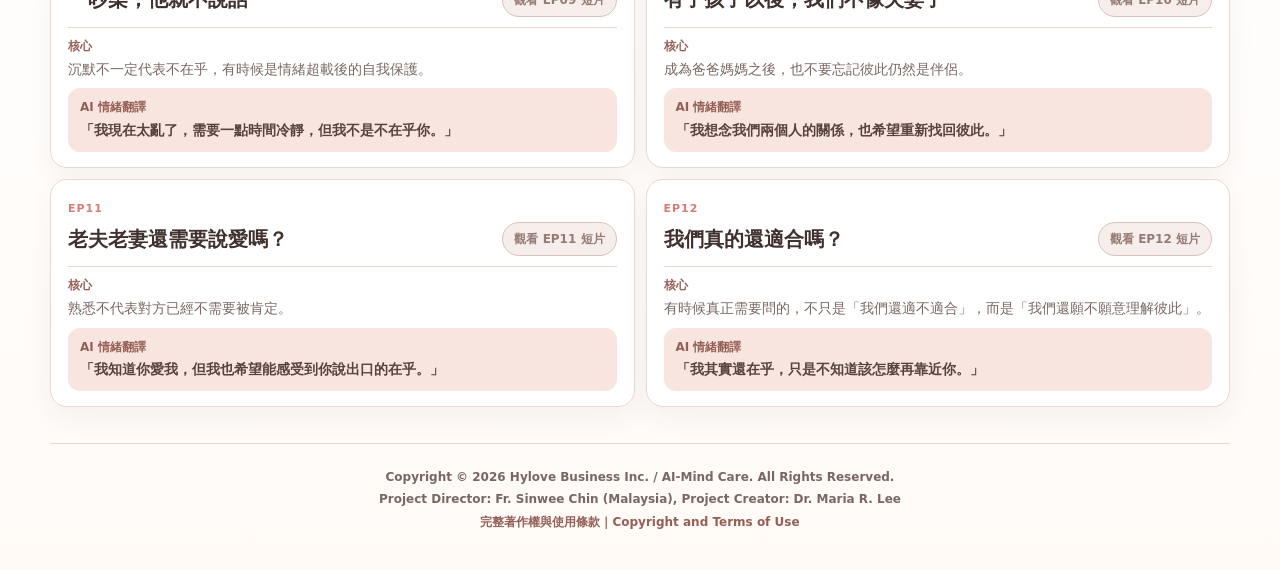
==== commit 6aaef0c5: "Add files via upload" ====
--- a/index.html
+++ b/index.html
@@ -92,7 +92,7 @@
 
         <article class="episode-card">
           <span class="ep-no">EP02</span>
-          <div class="episode-title-row"><h2>你為什麼一直滑手機？</h2><a class="watch-btn" href="https://youtu.be/GCBjnhgi5SU" target="_blank" rel="noopener">觀看 EP02 短片</span></div>
+          <div class="episode-title-row"><h2>你為什麼一直滑手機？</h2><a class="watch-btn" href="https://youtu.be/GCBjnhgi5SU" target="_blank" rel="noopener">觀看 EP02 短片</a></div>
           <div class="episode-core"><strong>核心</strong><p>手機有時候不是問題，真正的問題是「我感覺自己沒有被你看見」。</p></div>
           <div class="emotion-translation"><strong>AI 情緒翻譯</strong><p>真正讓人孤單的，不一定是一個人，而是在一起卻沒有被看見。</p></div>
         </article>
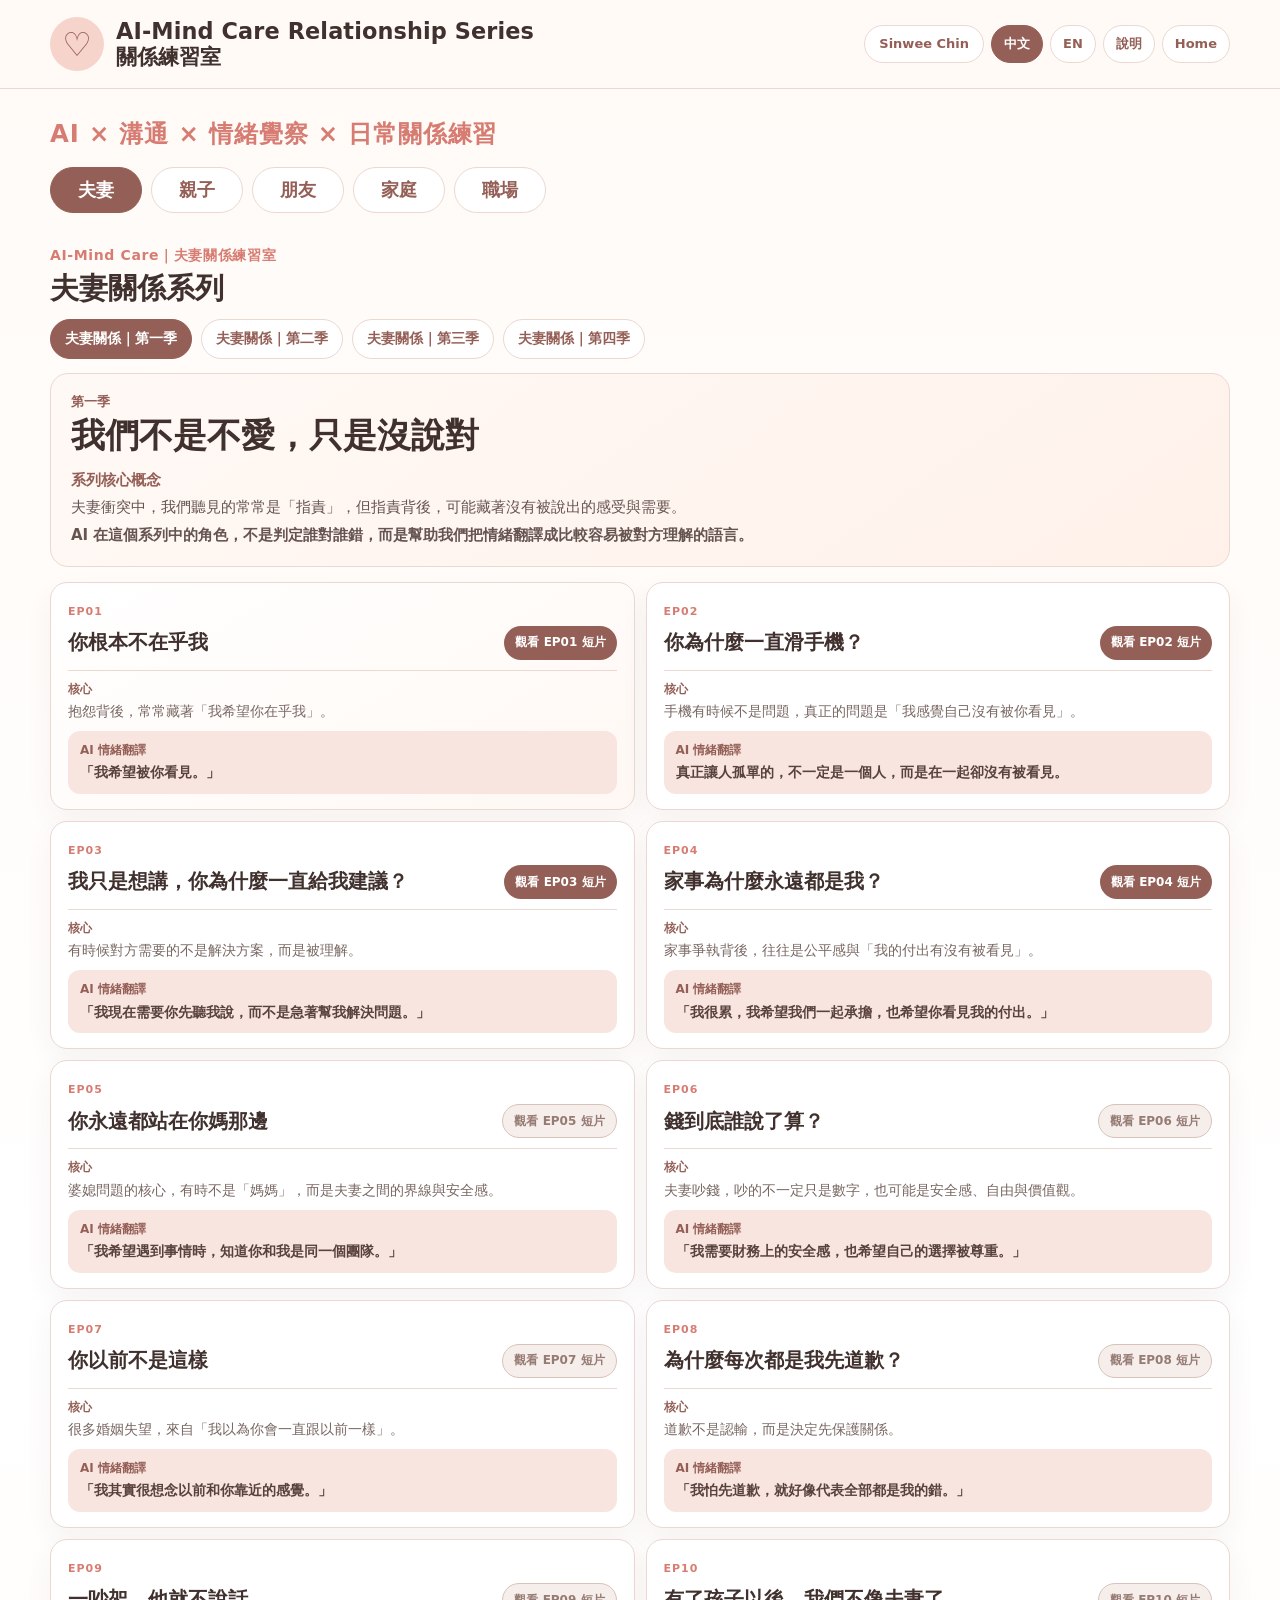
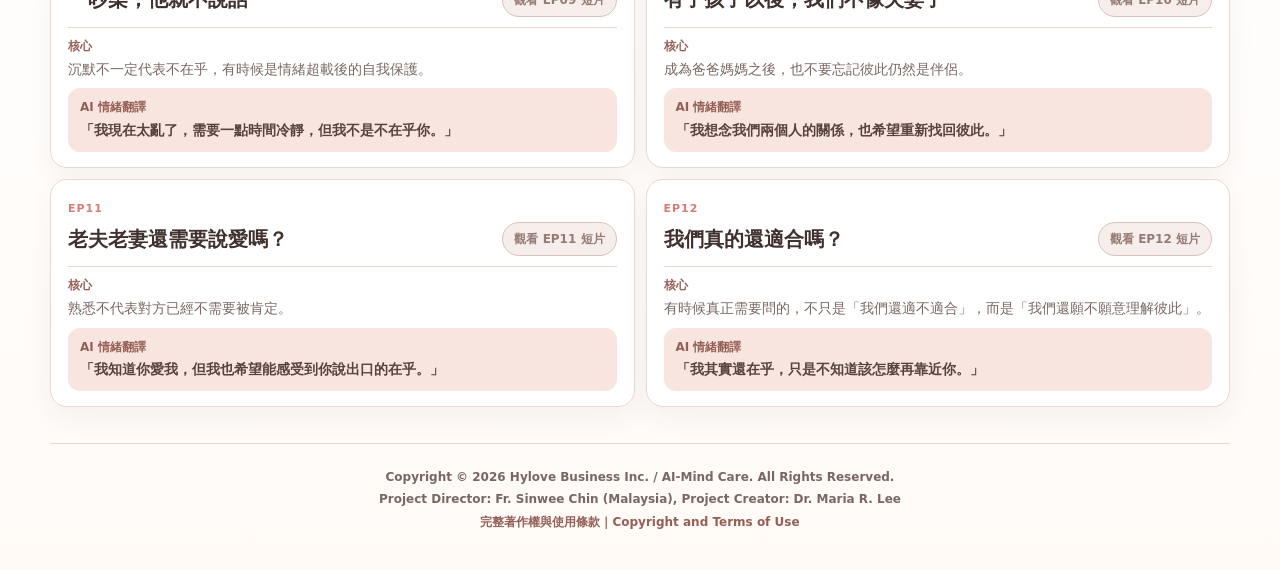
==== commit 6bdf3eed: "Add files via upload" ====
--- a/index.html
+++ b/index.html
@@ -99,14 +99,14 @@
 
         <article class="episode-card">
           <span class="ep-no">EP03</span>
-          <div class="episode-title-row"><h2>我只是想講，你為什麼一直給我建議？</h2><span class="watch-btn disabled">觀看 EP03 短片</span></div>
+          <div class="episode-title-row"><h2>我只是想講，你為什麼一直給我建議？</h2><a class="watch-btn" href="https://youtu.be/QwN7jsZUI9E" target="_blank" rel="noopener">觀看 EP03 短片</a></div>
           <div class="episode-core"><strong>核心</strong><p>有時候對方需要的不是解決方案，而是被理解。</p></div>
           <div class="emotion-translation"><strong>AI 情緒翻譯</strong><p>「我現在需要你先聽我說，而不是急著幫我解決問題。」</p></div>
         </article>
 
         <article class="episode-card">
           <span class="ep-no">EP04</span>
-          <div class="episode-title-row"><h2>家事為什麼永遠都是我？</h2><span class="watch-btn disabled">觀看 EP04 短片</span></div>
+          <div class="episode-title-row"><h2>家事為什麼永遠都是我？</h2><a class="watch-btn" href="https://youtu.be/QwN7jsZUI9E" target="_blank" rel="noopener">觀看 EP04 短片</a></div>
           <div class="episode-core"><strong>核心</strong><p>家事爭執背後，往往是公平感與「我的付出有沒有被看見」。</p></div>
           <div class="emotion-translation"><strong>AI 情緒翻譯</strong><p>「我很累，我希望我們一起承擔，也希望你看見我的付出。」</p></div>
         </article>
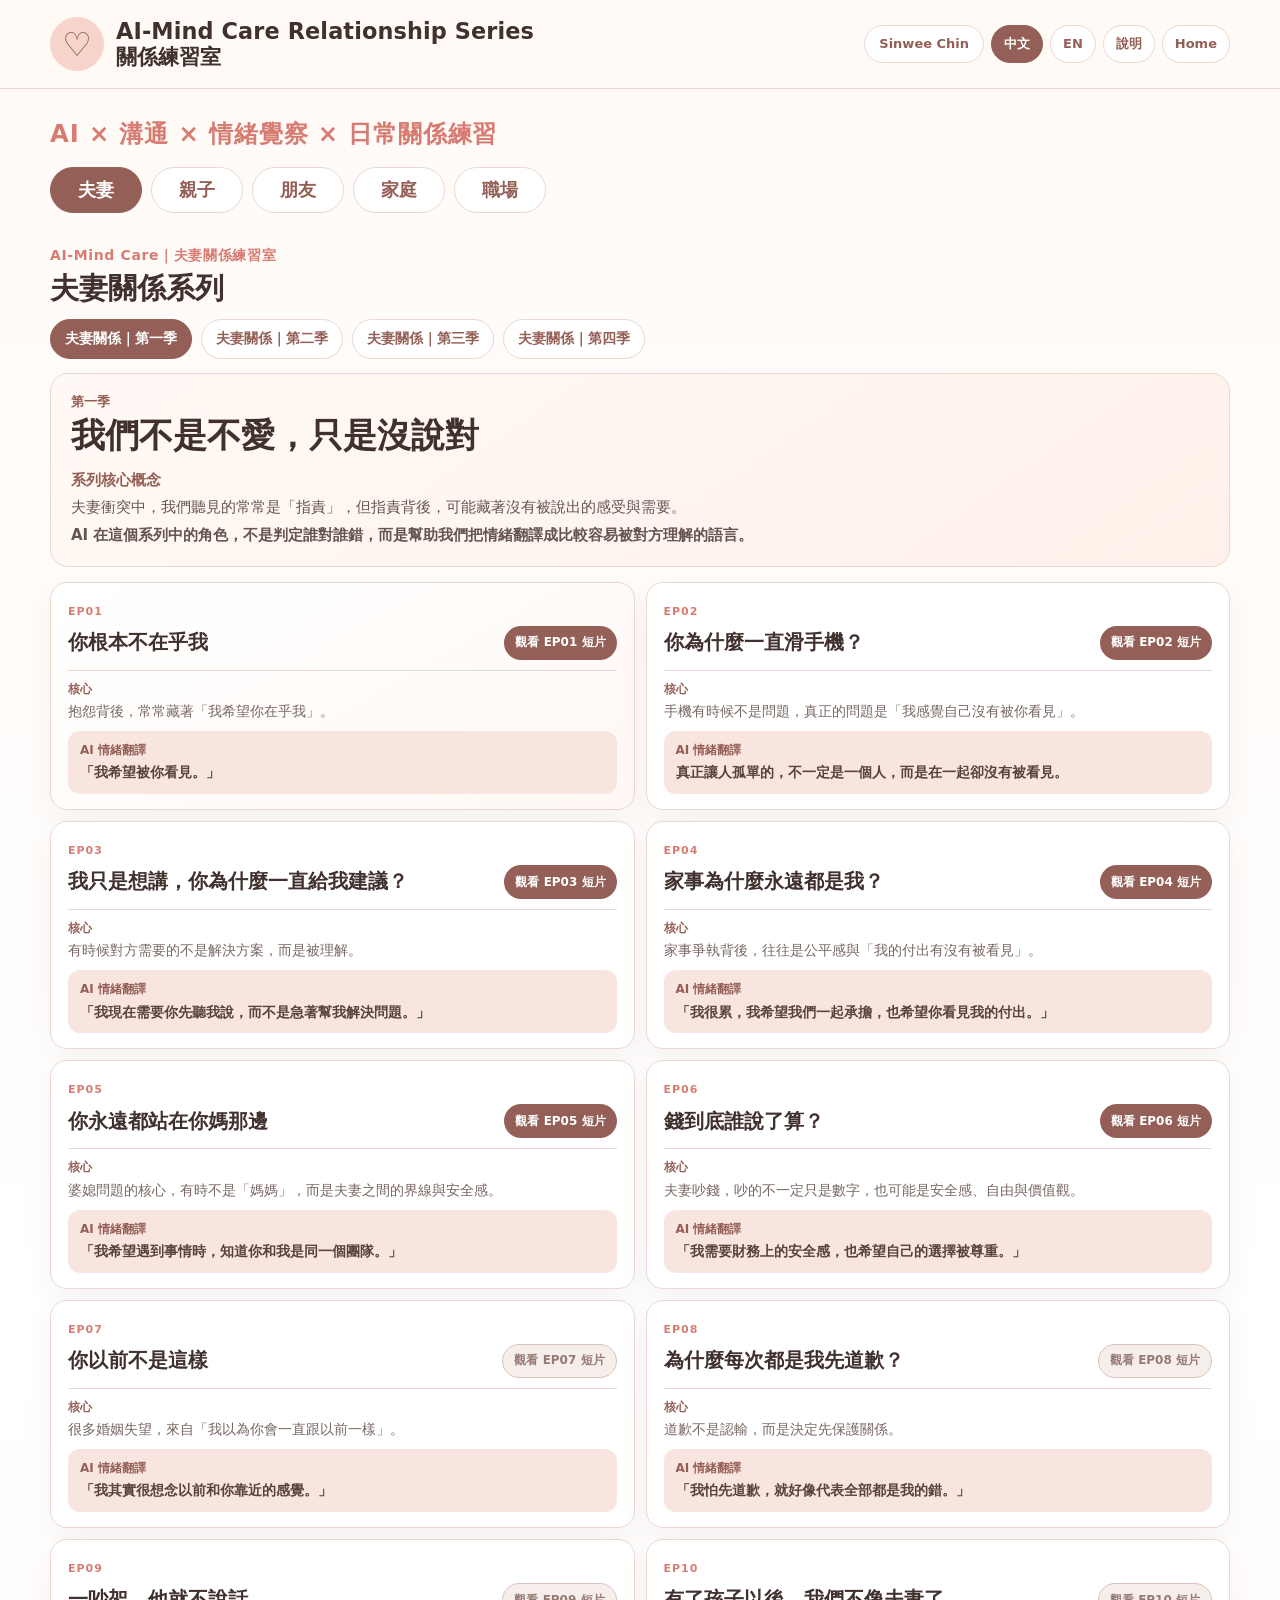
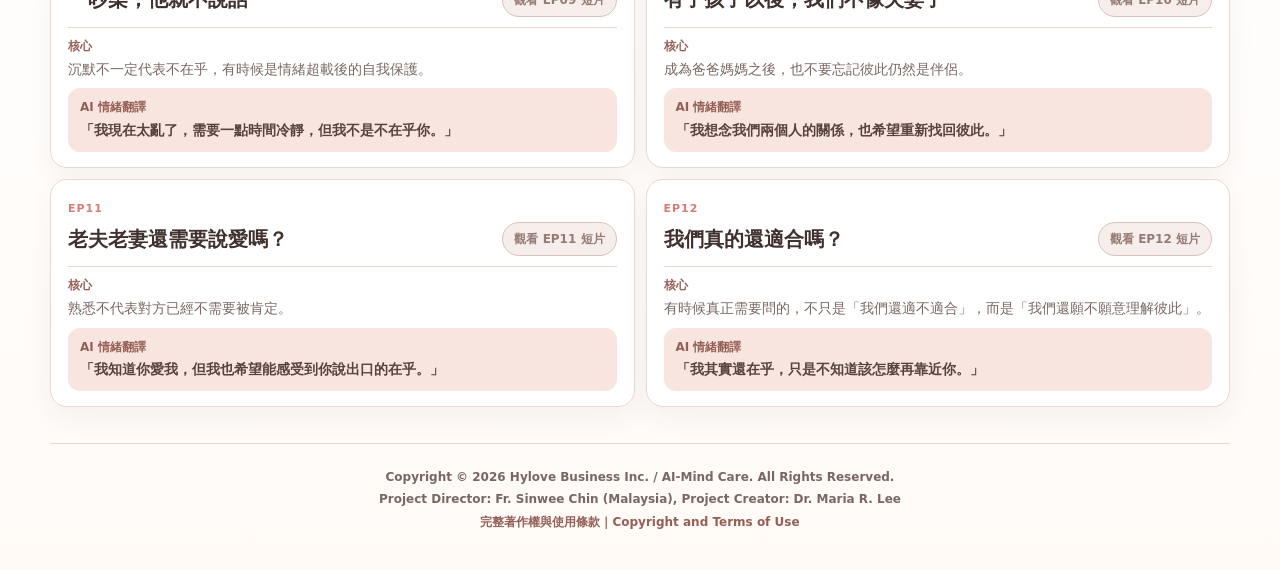
==== commit b02c12fc: "Add files via upload" ====
--- a/index.html
+++ b/index.html
@@ -106,21 +106,21 @@
 
         <article class="episode-card">
           <span class="ep-no">EP04</span>
-          <div class="episode-title-row"><h2>家事為什麼永遠都是我？</h2><a class="watch-btn" href="https://youtu.be/QwN7jsZUI9E" target="_blank" rel="noopener">觀看 EP04 短片</a></div>
+          <div class="episode-title-row"><h2>家事為什麼永遠都是我？</h2><a class="watch-btn" href="https://youtu.be/iW5ht6czkms" target="_blank" rel="noopener">觀看 EP04 短片</a></div>
           <div class="episode-core"><strong>核心</strong><p>家事爭執背後，往往是公平感與「我的付出有沒有被看見」。</p></div>
           <div class="emotion-translation"><strong>AI 情緒翻譯</strong><p>「我很累，我希望我們一起承擔，也希望你看見我的付出。」</p></div>
         </article>
 
         <article class="episode-card">
           <span class="ep-no">EP05</span>
-          <div class="episode-title-row"><h2>你永遠都站在你媽那邊</h2><span class="watch-btn disabled">觀看 EP05 短片</span></div>
+          <div class="episode-title-row"><h2>你永遠都站在你媽那邊</h2><a class="watch-btn" href="https://youtu.be/_ut2r-bIgF8" target="_blank" rel="noopener">觀看 EP05 短片</a></div>
           <div class="episode-core"><strong>核心</strong><p>婆媳問題的核心，有時不是「媽媽」，而是夫妻之間的界線與安全感。</p></div>
           <div class="emotion-translation"><strong>AI 情緒翻譯</strong><p>「我希望遇到事情時，知道你和我是同一個團隊。」</p></div>
         </article>
 
         <article class="episode-card">
           <span class="ep-no">EP06</span>
-          <div class="episode-title-row"><h2>錢到底誰說了算？</h2><span class="watch-btn disabled">觀看 EP06 短片</span></div>
+          <div class="episode-title-row"><h2>錢到底誰說了算？</h2><a class="watch-btn" href="https://youtu.be/hn2atqLwGhA" target="_blank" rel="noopener">觀看 EP06 短片</a></div>
           <div class="episode-core"><strong>核心</strong><p>夫妻吵錢，吵的不一定只是數字，也可能是安全感、自由與價值觀。</p></div>
           <div class="emotion-translation"><strong>AI 情緒翻譯</strong><p>「我需要財務上的安全感，也希望自己的選擇被尊重。」</p></div>
         </article>
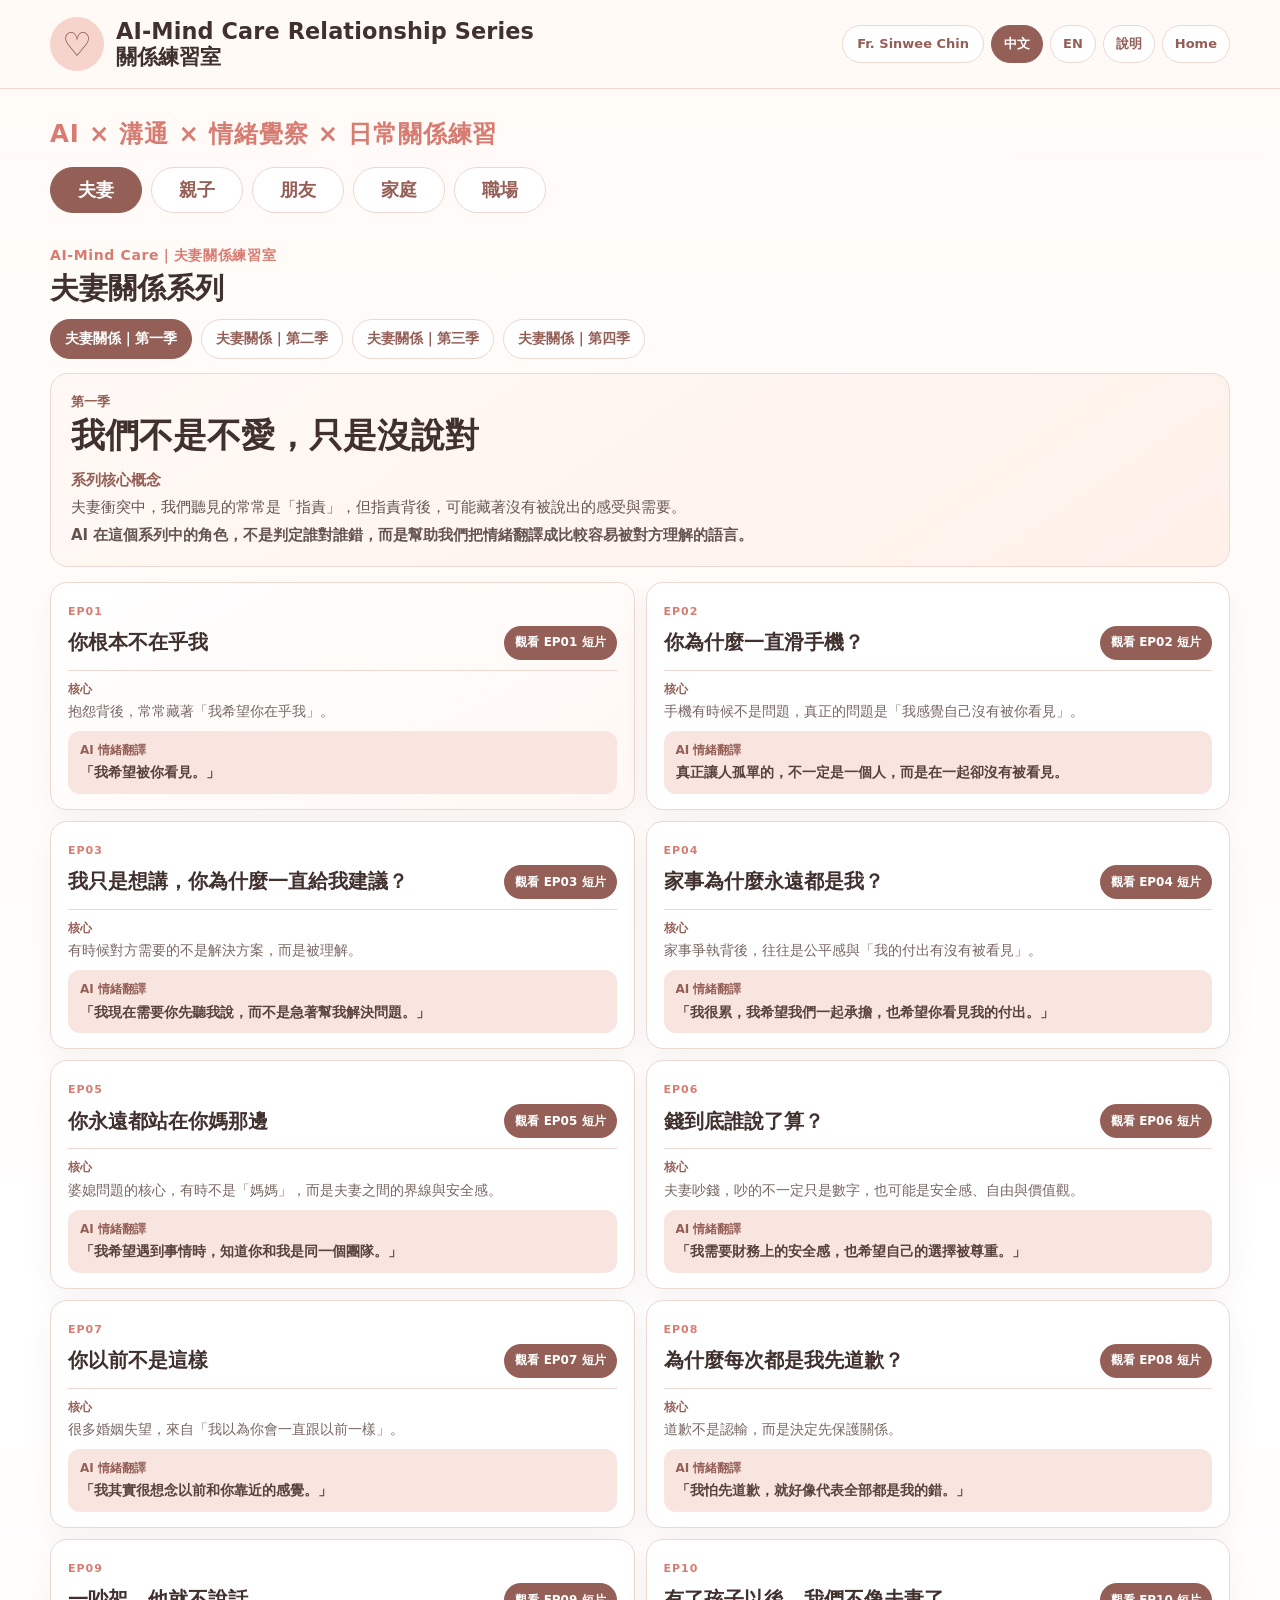
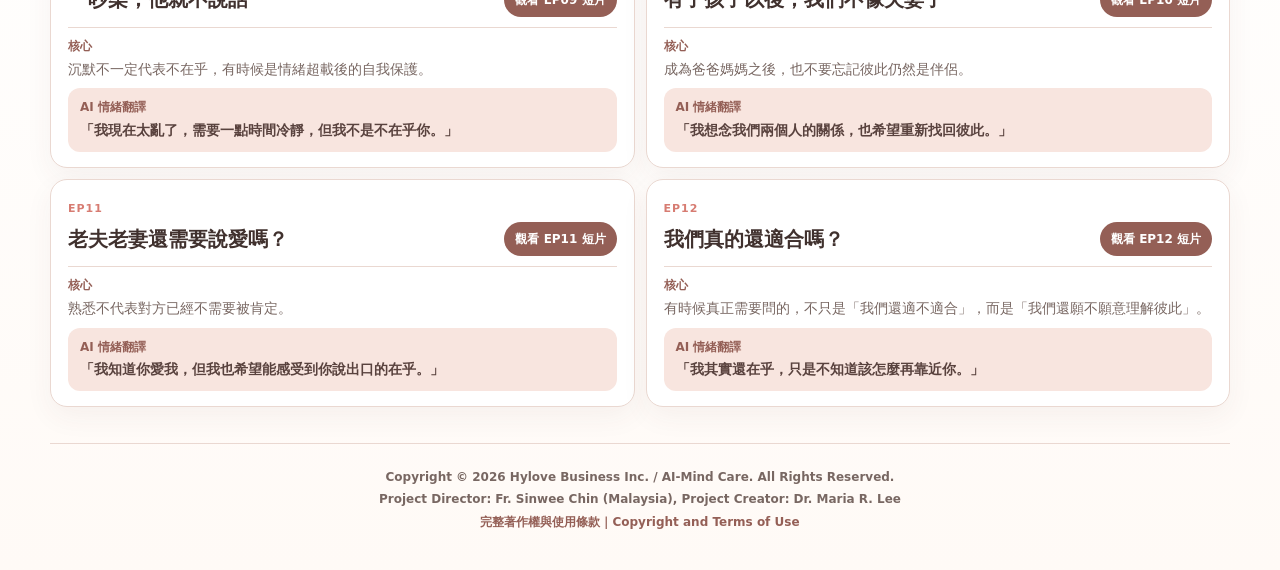
==== commit b59c06ed: "Add files via upload" ====
--- a/index.html
+++ b/index.html
@@ -37,7 +37,7 @@
       </a>
 
       <nav class="header-actions" aria-label="頁面導覽">
-        <a class="top-btn sinwee" href="https://www.facebook.com/chinsinwee/?locale=zh_TW" target="_blank" rel="noopener">Sinwee Chin</a>
+        <a class="top-btn sinwee" href="https://www.facebook.com/chinsinwee/?locale=zh_TW" target="_blank" rel="noopener">Fr. Sinwee Chin</a>
         <span class="top-btn lang-active" aria-current="page">中文</span>
         <a class="top-btn" href="EN.html">EN</a>
         <a class="top-btn" href="ABOUT.html">說明</a>
@@ -127,42 +127,42 @@
 
         <article class="episode-card">
           <span class="ep-no">EP07</span>
-          <div class="episode-title-row"><h2>你以前不是這樣</h2><span class="watch-btn disabled">觀看 EP07 短片</span></div>
+          <div class="episode-title-row"><h2>你以前不是這樣</h2><a class="watch-btn" href="https://youtu.be/QjxxkExR2gk" target="_blank" rel="noopener">觀看 EP07 短片</a></div>
           <div class="episode-core"><strong>核心</strong><p>很多婚姻失望，來自「我以為你會一直跟以前一樣」。</p></div>
           <div class="emotion-translation"><strong>AI 情緒翻譯</strong><p>「我其實很想念以前和你靠近的感覺。」</p></div>
         </article>
 
         <article class="episode-card">
           <span class="ep-no">EP08</span>
-          <div class="episode-title-row"><h2>為什麼每次都是我先道歉？</h2><span class="watch-btn disabled">觀看 EP08 短片</span></div>
+          <div class="episode-title-row"><h2>為什麼每次都是我先道歉？</h2><a class="watch-btn" href="https://youtu.be/VyPRg_jlJz8" target="_blank" rel="noopener">觀看 EP08 短片</a></div>
           <div class="episode-core"><strong>核心</strong><p>道歉不是認輸，而是決定先保護關係。</p></div>
           <div class="emotion-translation"><strong>AI 情緒翻譯</strong><p>「我怕先道歉，就好像代表全部都是我的錯。」</p></div>
         </article>
 
         <article class="episode-card">
           <span class="ep-no">EP09</span>
-          <div class="episode-title-row"><h2>一吵架，他就不說話</h2><span class="watch-btn disabled">觀看 EP09 短片</span></div>
+          <div class="episode-title-row"><h2>一吵架，他就不說話</h2><a class="watch-btn" href="https://youtu.be/5lopLGzQrs4" target="_blank" rel="noopener">觀看 EP09 短片</a></div>
           <div class="episode-core"><strong>核心</strong><p>沉默不一定代表不在乎，有時候是情緒超載後的自我保護。</p></div>
           <div class="emotion-translation"><strong>AI 情緒翻譯</strong><p>「我現在太亂了，需要一點時間冷靜，但我不是不在乎你。」</p></div>
         </article>
 
         <article class="episode-card">
           <span class="ep-no">EP10</span>
-          <div class="episode-title-row"><h2>有了孩子以後，我們不像夫妻了</h2><span class="watch-btn disabled">觀看 EP10 短片</span></div>
+          <div class="episode-title-row"><h2>有了孩子以後，我們不像夫妻了</h2><a class="watch-btn" href="https://youtu.be/MfaOboN4FKs" target="_blank" rel="noopener">觀看 EP10 短片</a></div>
           <div class="episode-core"><strong>核心</strong><p>成為爸爸媽媽之後，也不要忘記彼此仍然是伴侶。</p></div>
           <div class="emotion-translation"><strong>AI 情緒翻譯</strong><p>「我想念我們兩個人的關係，也希望重新找回彼此。」</p></div>
         </article>
 
         <article class="episode-card">
           <span class="ep-no">EP11</span>
-          <div class="episode-title-row"><h2>老夫老妻還需要說愛嗎？</h2><span class="watch-btn disabled">觀看 EP11 短片</span></div>
+          <div class="episode-title-row"><h2>老夫老妻還需要說愛嗎？</h2><a class="watch-btn" href="https://youtu.be/d0W2vIjnrR4" target="_blank" rel="noopener">觀看 EP11 短片</a></div>
           <div class="episode-core"><strong>核心</strong><p>熟悉不代表對方已經不需要被肯定。</p></div>
           <div class="emotion-translation"><strong>AI 情緒翻譯</strong><p>「我知道你愛我，但我也希望能感受到你說出口的在乎。」</p></div>
         </article>
 
         <article class="episode-card">
           <span class="ep-no">EP12</span>
-          <div class="episode-title-row"><h2>我們真的還適合嗎？</h2><span class="watch-btn disabled">觀看 EP12 短片</span></div>
+          <div class="episode-title-row"><h2>我們真的還適合嗎？</h2><a class="watch-btn" href="https://youtu.be/ywl2NrQ5A6w" target="_blank" rel="noopener">觀看 EP12 短片</a></div>
           <div class="episode-core"><strong>核心</strong><p>有時候真正需要問的，不只是「我們還適不適合」，而是「我們還願不願意理解彼此」。</p></div>
           <div class="emotion-translation"><strong>AI 情緒翻譯</strong><p>「我其實還在乎，只是不知道該怎麼再靠近你。」</p></div>
         </article>
